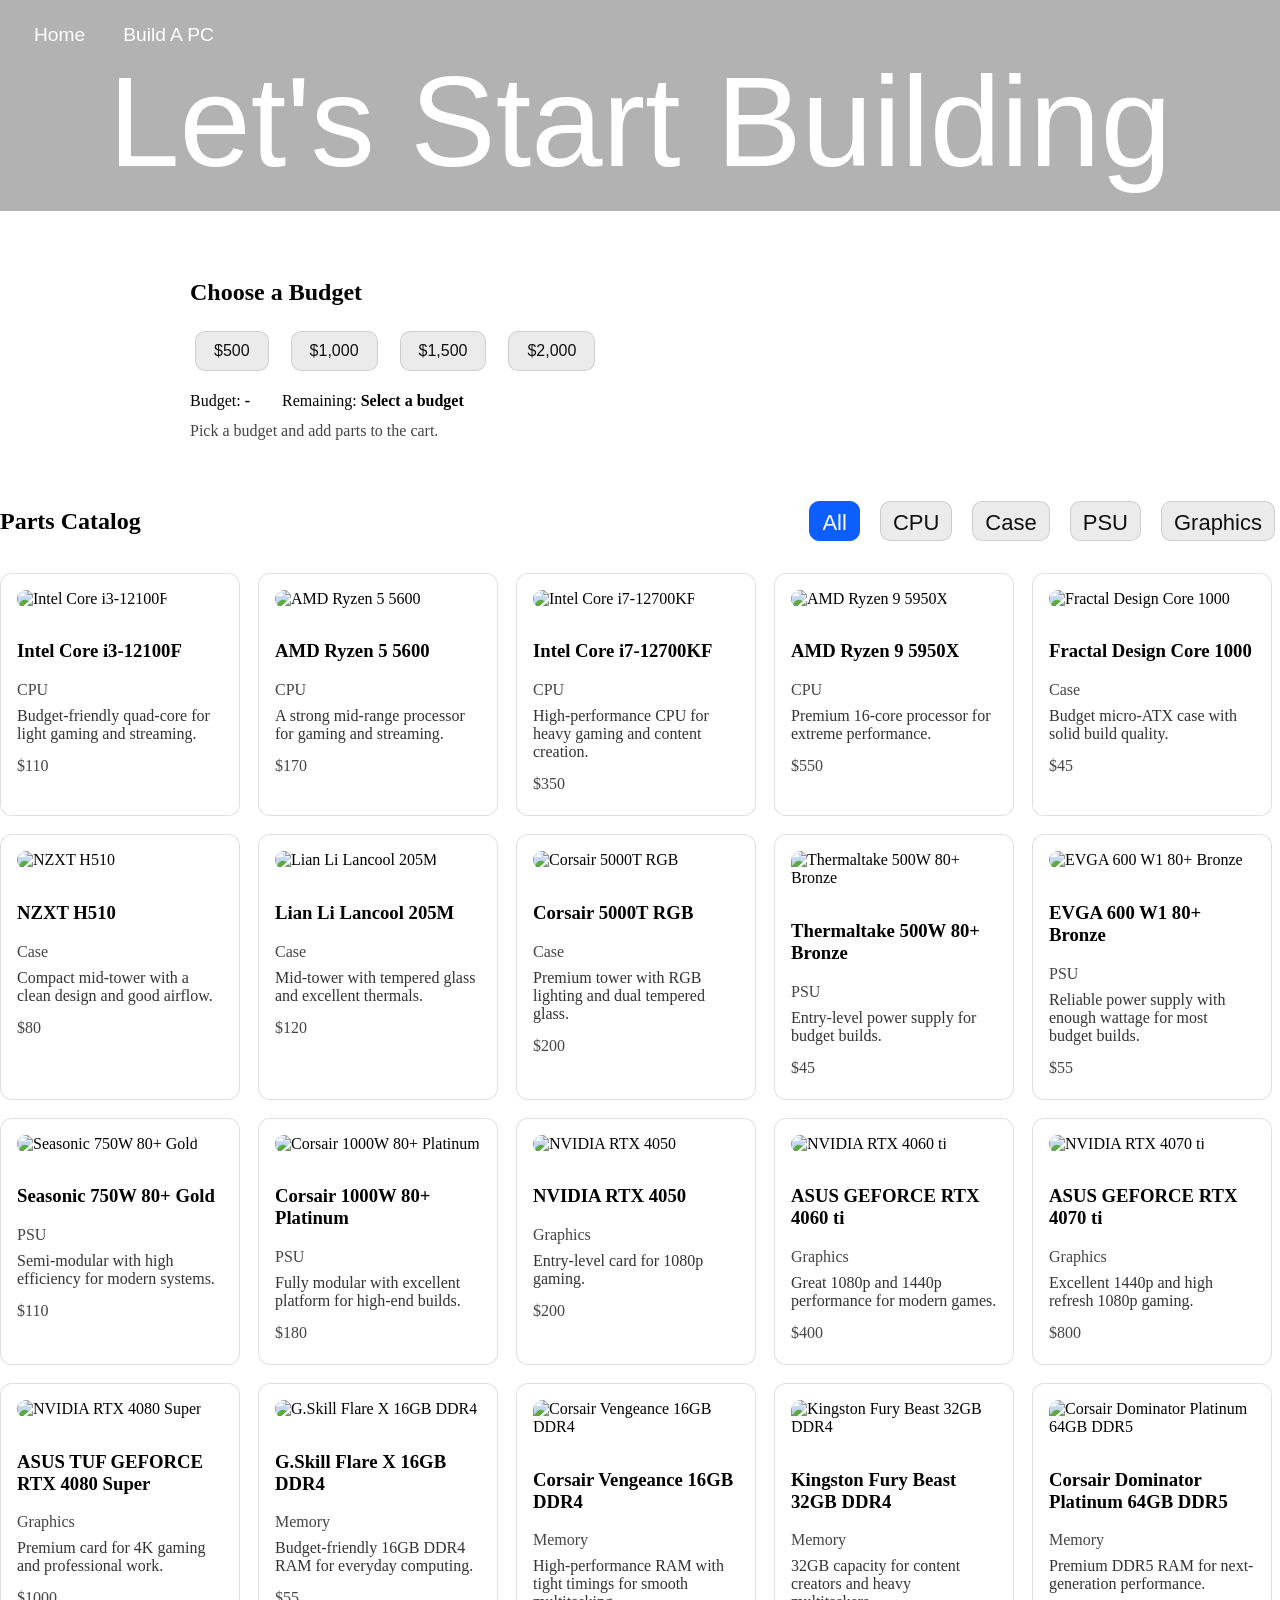
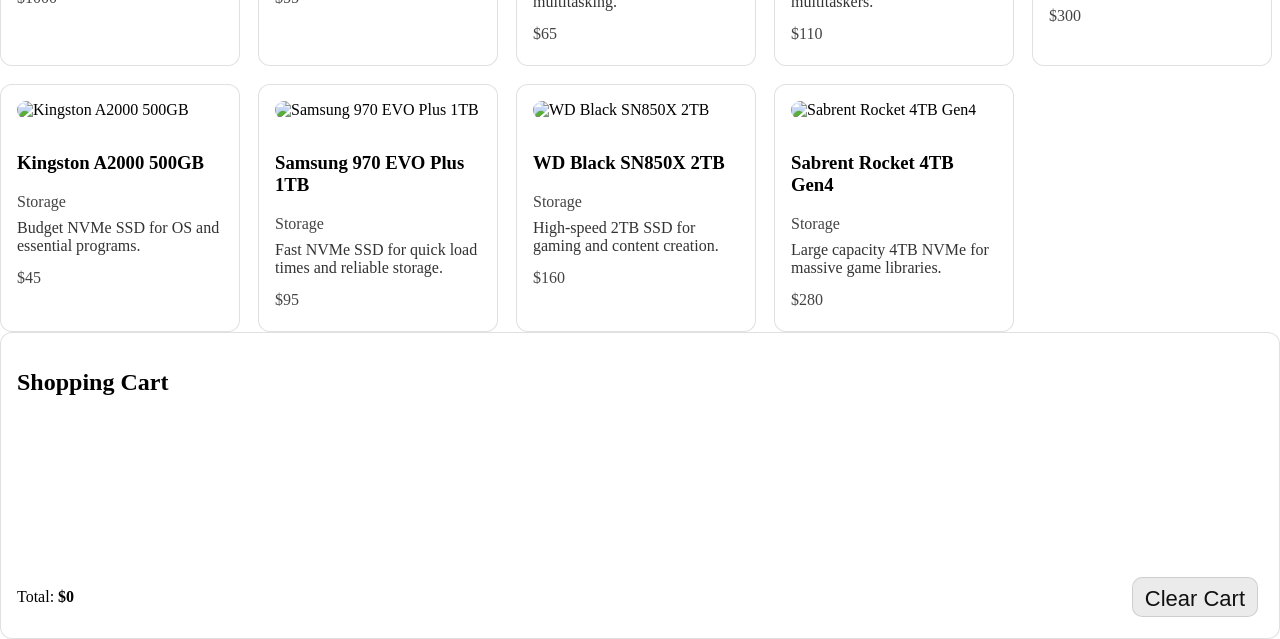
==== buildapc/index.html @ 81c84f53 "Adding sections into the website" ====
<!doctype html>
<html>
  <head>
    <title>Build a PC | Catalog</title>
    <meta name="description" content="Build a Computer Budget" />
    <link rel="stylesheet" href="../style.css" />
    <script type="text/javascript" src="buildapc.js" defer></script>
  </head>

  <body>
    <header class="main-header">
      <h1 class="title">Let's Start Building</h1>
      <nav class="top-nav">
        <a href="../index.html">Home</a>
        <a href="index.html">Build A PC</a>
      </nav>
    </header>

    <section class="budget-section">
      <h2>Choose a Budget</h2>
      <div class="budget-buttons">
        <button type="button" data-budget="500">$500</button>
        <button type="button" data-budget="1000">$1,000</button>
        <button type="button" data-budget="1500">$1,500</button>
        <button type="button" data-budget="2000">$2,000</button>
      </div>
      <div class="budget-summary">
        <span>Budget: <strong id="budget-amount">-</strong></span>
        <span>Remaining: <strong id="budget-remaining">Select a budget</strong></span>
      </div>
      <p id="budget-warning" class="budget-warning">Pick a budget and add parts to the cart.</p>
    </section>

    <section class="catalog-layout">
      <section class="catalog-section">
        <div class="catalog-header">
          <h2>Parts Catalog</h2>
          <div class="filter-controls">
            <button type="button" data-filter="all" class="active">All</button>
            <button type="button" data-filter="CPU">CPU</button>
            <button type="button" data-filter="Case">Case</button>
            <button type="button" data-filter="PSU">PSU</button>
            <button type="button" data-filter="Graphics">Graphics</button>
          </div>
        </div>
        <div id="product-list" class="product-list">

<!-- CPUs -->
          <article class="product-card" data-category="CPU">
            <img class="product-image" src="https://via.placeholder.com/320x180?text=CPU" alt="Intel Core i3-12100F" />
            <h3>Intel Core i3-12100F</h3>
            <p class="product-category">CPU</p>
            <p class="product-description">Budget-friendly quad-core for light gaming and streaming.</p>
            <p class="product-price">$110</p>
          </article>
          <article class="product-card" data-category="CPU">
            <img class="product-image" src="https://via.placeholder.com/320x180?text=CPU" alt="AMD Ryzen 5 5600" />
            <h3>AMD Ryzen 5 5600</h3>
            <p class="product-category">CPU</p>
            <p class="product-description">A strong mid-range processor for gaming and streaming.</p>
            <p class="product-price">$170</p>
          </article>
          <article class="product-card" data-category="CPU">
            <img class="product-image" src="https://via.placeholder.com/320x180?text=CPU" alt="Intel Core i7-12700KF" />
            <h3>Intel Core i7-12700KF</h3>
            <p class="product-category">CPU</p>
            <p class="product-description">High-performance CPU for heavy gaming and content creation.</p>
            <p class="product-price">$350</p>
          </article>
          <article class="product-card" data-category="CPU">
            <img class="product-image" src="https://via.placeholder.com/320x180?text=CPU" alt="AMD Ryzen 9 5950X" />
            <h3>AMD Ryzen 9 5950X</h3>
            <p class="product-category">CPU</p>
            <p class="product-description">Premium 16-core processor for extreme performance.</p>
            <p class="product-price">$550</p>
          </article>

          <!-- Cases -->
          <article class="product-card" data-category="Case">
            <img class="product-image" src="https://via.placeholder.com/320x180?text=Case" alt="Fractal Design Core 1000" />
            <h3>Fractal Design Core 1000</h3>
            <p class="product-category">Case</p>
            <p class="product-description">Budget micro-ATX case with solid build quality.</p>
            <p class="product-price">$45</p>
          </article>
          <article class="product-card" data-category="Case">
            <img class="product-image" src="https://via.placeholder.com/320x180?text=Case" alt="NZXT H510" />
            <h3>NZXT H510</h3>
            <p class="product-category">Case</p>
            <p class="product-description">Compact mid-tower with a clean design and good airflow.</p>
            <p class="product-price">$80</p>
          </article>
          <article class="product-card" data-category="Case">
            <img class="product-image" src="https://via.placeholder.com/320x180?text=Case" alt="Lian Li Lancool 205M" />
            <h3>Lian Li Lancool 205M</h3>
            <p class="product-category">Case</p>
            <p class="product-description">Mid-tower with tempered glass and excellent thermals.</p>
            <p class="product-price">$120</p>
          </article>
          <article class="product-card" data-category="Case">
            <img class="product-image" src="https://via.placeholder.com/320x180?text=Case" alt="Corsair 5000T RGB" />
            <h3>Corsair 5000T RGB</h3>
            <p class="product-category">Case</p>
            <p class="product-description">Premium tower with RGB lighting and dual tempered glass.</p>
            <p class="product-price">$200</p>
          </article>

          <!-- Power Supplies -->
          <article class="product-card" data-category="PSU">
            <img class="product-image" src="https://via.placeholder.com/320x180?text=PSU" alt="Thermaltake 500W 80+ Bronze" />
            <h3>Thermaltake 500W 80+ Bronze</h3>
            <p class="product-category">PSU</p>
            <p class="product-description">Entry-level power supply for budget builds.</p>
            <p class="product-price">$45</p>
          </article>
          <article class="product-card" data-category="PSU">
            <img class="product-image" src="https://via.placeholder.com/320x180?text=PSU" alt="EVGA 600 W1 80+ Bronze" />
            <h3>EVGA 600 W1 80+ Bronze</h3>
            <p class="product-category">PSU</p>
            <p class="product-description">Reliable power supply with enough wattage for most budget builds.</p>
            <p class="product-price">$55</p>
          </article>
          <article class="product-card" data-category="PSU">
            <img class="product-image" src="https://via.placeholder.com/320x180?text=PSU" alt="Seasonic 750W 80+ Gold" />
            <h3>Seasonic 750W 80+ Gold</h3>
            <p class="product-category">PSU</p>
            <p class="product-description">Semi-modular with high efficiency for modern systems.</p>
            <p class="product-price">$110</p>
          </article>
          <article class="product-card" data-category="PSU">
            <img class="product-image" src="https://via.placeholder.com/320x180?text=PSU" alt="Corsair 1000W 80+ Platinum" />
            <h3>Corsair 1000W 80+ Platinum</h3>
            <p class="product-category">PSU</p>
            <p class="product-description">Fully modular with excellent platform for high-end builds.</p>
            <p class="product-price">$180</p>
          </article>

          <!-- Graphics -->
          <article class="product-card" data-category="Graphics">
            <img class="product-image" src="https://via.placeholder.com/320x180?text=Graphics" alt="NVIDIA RTX 4050" />
            <h3>NVIDIA RTX 4050</h3>
            <p class="product-category">Graphics</p>
            <p class="product-description">Entry-level card for 1080p gaming.</p>
            <p class="product-price">$200</p>
          </article>
          <article class="product-card" data-category="Graphics">
            <img class="product-image" src="https://pisces.bbystatic.com/image2/BestBuy_US/images/products/a563c454-b88b-4086-bf18-4bb06064a185.png;maxHeight=960;maxWidth=450?format=webp" alt="NVIDIA RTX 4060 ti" />
            <h3>ASUS GEFORCE RTX 4060 ti</h3>
            <p class="product-category">Graphics</p>
            <p class="product-description">Great 1080p and 1440p performance for modern games.</p>
            <p class="product-price">$400</p>
          </article>
          <article class="product-card" data-category="Graphics">
            <img class="product-image" src="https://www.starpromotionlb.com/wp-content/uploads/2023/10/MSI-GeForce-RTX-4070-Ti-GAMING-X-SLIM-12G.jpg" alt="NVIDIA RTX 4070 ti" />
            <h3>ASUS GEFORCE RTX 4070 ti</h3>
            <p class="product-category">Graphics</p>
            <p class="product-description">Excellent 1440p and high refresh 1080p gaming.</p>
            <p class="product-price">$800</p>
          </article>
          <article class="product-card" data-category="Graphics">
            <img class="product-image" src="https://m.media-amazon.com/images/I/81rCZZvkIVL.jpg" alt="NVIDIA RTX 4080 Super" />
            <h3>ASUS TUF GEFORCE RTX 4080 Super</h3>
            <p class="product-category">Graphics</p>
            <p class="product-description">Premium card for 4K gaming and professional work.</p>
            <p class="product-price">$1000</p>
          </article>

          <!-- Memory -->
          <article class="product-card" data-category="Memory">
            <img class="product-image" src="https://via.placeholder.com/320x180?text=Memory" alt="G.Skill Flare X 16GB DDR4" />
            <h3>G.Skill Flare X 16GB DDR4</h3>
            <p class="product-category">Memory</p>
            <p class="product-description">Budget-friendly 16GB DDR4 RAM for everyday computing.</p>
            <p class="product-price">$55</p>
          </article>
          <article class="product-card" data-category="Memory">
            <img class="product-image" src="https://via.placeholder.com/320x180?text=Memory" alt="Corsair Vengeance 16GB DDR4" />
            <h3>Corsair Vengeance 16GB DDR4</h3>
            <p class="product-category">Memory</p>
            <p class="product-description">High-performance RAM with tight timings for smooth multitasking.</p>
            <p class="product-price">$65</p>
          </article>
          <article class="product-card" data-category="Memory">
            <img class="product-image" src="https://via.placeholder.com/320x180?text=Memory" alt="Kingston Fury Beast 32GB DDR4" />
            <h3>Kingston Fury Beast 32GB DDR4</h3>
            <p class="product-category">Memory</p>
            <p class="product-description">32GB capacity for content creators and heavy multitaskers.</p>
            <p class="product-price">$110</p>
          </article>
          <article class="product-card" data-category="Memory">
            <img class="product-image" src="https://via.placeholder.com/320x180?text=Memory" alt="Corsair Dominator Platinum 64GB DDR5" />
            <h3>Corsair Dominator Platinum 64GB DDR5</h3>
            <p class="product-category">Memory</p>
            <p class="product-description">Premium DDR5 RAM for next-generation performance.</p>
            <p class="product-price">$300</p>
          </article>

          <!-- Storage -->
          <article class="product-card" data-category="Storage">
            <img class="product-image" src="https://via.placeholder.com/320x180?text=Storage" alt="Kingston A2000 500GB" />
            <h3>Kingston A2000 500GB</h3>
            <p class="product-category">Storage</p>
            <p class="product-description">Budget NVMe SSD for OS and essential programs.</p>
            <p class="product-price">$45</p>
          </article>
          <article class="product-card" data-category="Storage">
            <img class="product-image" src="https://via.placeholder.com/320x180?text=Storage" alt="Samsung 970 EVO Plus 1TB" />
            <h3>Samsung 970 EVO Plus 1TB</h3>
            <p class="product-category">Storage</p>
            <p class="product-description">Fast NVMe SSD for quick load times and reliable storage.</p>
            <p class="product-price">$95</p>
          </article>
          <article class="product-card" data-category="Storage">
            <img class="product-image" src="https://via.placeholder.com/320x180?text=Storage" alt="WD Black SN850X 2TB" />
            <h3>WD Black SN850X 2TB</h3>
            <p class="product-category">Storage</p>
            <p class="product-description">High-speed 2TB SSD for gaming and content creation.</p>
            <p class="product-price">$160</p>
          </article>
          <article class="product-card" data-category="Storage">
            <img class="product-image" src="https://via.placeholder.com/320x180?text=Storage" alt="Sabrent Rocket 4TB Gen4" />
            <h3>Sabrent Rocket 4TB Gen4</h3>
            <p class="product-category">Storage</p>
            <p class="product-description">Large capacity 4TB NVMe for massive game libraries.</p>
            <p class="product-price">$280</p>
          </article>
        </div>
      </section>

      <aside class="cart-section">
        <h2>Shopping Cart</h2>
        <div id="cart-items" class="cart-items"></div>
        <div class="cart-footer">
          <div class="cart-total">Total: <strong id="cart-total">$0</strong></div>
          <button id="clear-cart" type="button">Clear Cart</button>
        </div>
      </aside>
    </section>
  </body>
</html>
---- style.css ----
html,
body {
  margin: 0;
  padding: 0;
}

.main-header {
  background-color: rgba(0, 0, 0, 0.3);
  padding: 48px 24px 16px;
  display: flex;
  align-items: center;
  justify-content: center;
  position: relative;
}

.top-nav {
  position: absolute;
  top: 18px;
  left: 24px;
  display: flex;
  gap: 18px;
}

.top-nav a {
  color: white;
  text-decoration: none;
  font-size: 1.2rem;
  font-family: "Verdana", sans-serif;
  padding: 6px 10px;
  border-radius: 8px;
  transition: background-color 0.2s ease;
}

.top-nav a:hover {
  background-color: rgba(255, 255, 255, 0.15);
}

.title {
  text-align: center;
  margin: 0;
  font-size: 8em;
  font-family: "Helvetica";
  font-weight: normal;
  color: white;
}

.intro-section {
  max-width: 900px;
  margin: 0 auto;
  padding: 24px 16px;
  font-size: 1.05rem;
  line-height: 1.8;
  color: #000000;
  font-family: "Verdana", sans-serif;
  text-align: left;
}

.intro-section p {
  margin-bottom: 1rem;
}

#card-container {
  display: flex;
  justify-content: center;
  margin: 20px;
}

.card {
  width: 300px;
  border: 1px solid #ccc;
  border-radius: 5px;
  box-shadow: 0 2px 4px rgba(0, 0, 0, 0.1);
  margin: 5px;
}

.card-content {
  padding: 20px;
  font-family: "Verdana";
  color: #777;
}

.card-content h2 {
  margin-top: 0;
  font-size: 20px;
}

.card img {
  width: 100%;
  height: auto;
}

.intro-gallery {
  display: flex;
  flex-wrap: wrap;
  justify-content: center;
  gap: 24px;
  margin-top: 16px;
}

.intro-gallery img {
  width: auto;
  max-width: 100%;
  height: 240px;
  border-radius: 8px;
  display: block;
}

.budget-section {
  max-width: 900px;
  margin: 24px auto;
  padding: 24px 16px;
  background-color: rgba(255, 255, 255, 0.07);
  border-radius: 12px;
  color: #000;
}

.budget-buttons {
  display: flex;
  flex-wrap: wrap;
  gap: 12px;
  margin-bottom: 16px;
}

.budget-buttons button {
  background-color: rgba(0, 0, 0, 0.08);
  border: 1px solid rgba(0, 0, 0, 0.12);
  color: #111;
  font-size: 1rem;
  padding: 10px 18px;
  border-radius: 10px;
  cursor: pointer;
  transition: background-color 0.2s ease, transform 0.2s ease;
}

.budget-buttons button:hover {
  background-color: rgba(0, 0, 0, 0.12);
}

.budget-buttons button.active {
  background-color: #0c5eff;
  color: #fff;
  border-color: #0c5eff;
  transform: translateY(-1px);
}

.budget-summary {
  display: flex;
  gap: 32px;
  flex-wrap: wrap;
  margin-bottom: 12px;
}

.filter-controls {
  display: flex;
  flex-wrap: wrap;
  gap: 10px;
}

.catalog-header {
  display: flex;
  align-items: center;
  justify-content: space-between;
  gap: 16px;
  margin-bottom: 18px;
}

.filter-controls button {
  background-color: rgba(0, 0, 0, 0.08);
  border: 1px solid rgba(0, 0, 0, 0.12);
  color: #111;
  padding: 8px 12px;
  border-radius: 10px;
  cursor: pointer;
  transition: background-color 0.2s ease;
}

.filter-controls button.active {
  background-color: #0c5eff;
  color: white;
  border-color: #0c5eff;
}

.filter-controls button:hover {
  background-color: rgba(0, 0, 0, 0.12);
}

.budget-summary strong {
  font-weight: 700;
}

.budget-warning {
  margin: 0;
  color: #444;
}

.budget-warning.over-budget {
  color: #b00020;
}

.budget-warning.within-budget {
  color: #116530;
}

.product-list {
  display: grid;
  grid-template-columns: repeat(auto-fill, minmax(240px, 240px));
  gap: 18px;
  justify-content: start;
}

.product-card {
  background: rgba(255, 255, 255, 0.08);
  border: 1px solid rgba(0, 0, 0, 0.12);
  border-radius: 12px;
  padding: 16px;
}

.product-image {
  width: 100%;
  height: auto;
  border-radius: 10px;
  margin-bottom: 14px;
  object-fit: cover;
}

.product-category,
.product-price {
  margin: 6px 0;
  color: #444;
}

.product-description {
  margin: 8px 0 14px;
  color: #333;
}

.cart-section {
  background: rgba(255, 255, 255, 0.08);
  border: 1px solid rgba(0, 0, 0, 0.12);
  border-radius: 12px;
  padding: 16px;
}

.cart-items {
  min-height: 140px;
}

.cart-item {
  display: flex;
  justify-content: space-between;
  align-items: center;
  gap: 12px;
  padding: 10px 0;
  border-bottom: 1px solid rgba(0, 0, 0, 0.08);
}

.cart-item:last-child {
  border-bottom: none;
}

.cart-footer {
  margin-top: 16px;
  display: flex;
  justify-content: space-between;
  align-items: center;
  gap: 12px;
}

.remove-button,
#clear-cart {
  background-color: rgba(0, 0, 0, 0.08);
  border: 1px solid rgba(0, 0, 0, 0.12);
  color: #111;
  padding: 8px 12px;
  border-radius: 10px;
  cursor: pointer;
}

.remove-button:hover,
#clear-cart:hover {
  background-color: rgba(0, 0, 0, 0.12);
}

.footer {
  display: flex;
  justify-content: center;
  background-color: rgba(0, 0, 0, 0.3);
  padding: 10px;
}

button {
  text-align: center;
  background-color: #666;
  border: none;
  padding-left: 10px;
  padding-right: 10px;
  height: 40px;
  border-radius: 10px;
  color: white;
  font-size: 22px;
  cursor: pointer;
  margin: 5px;
}
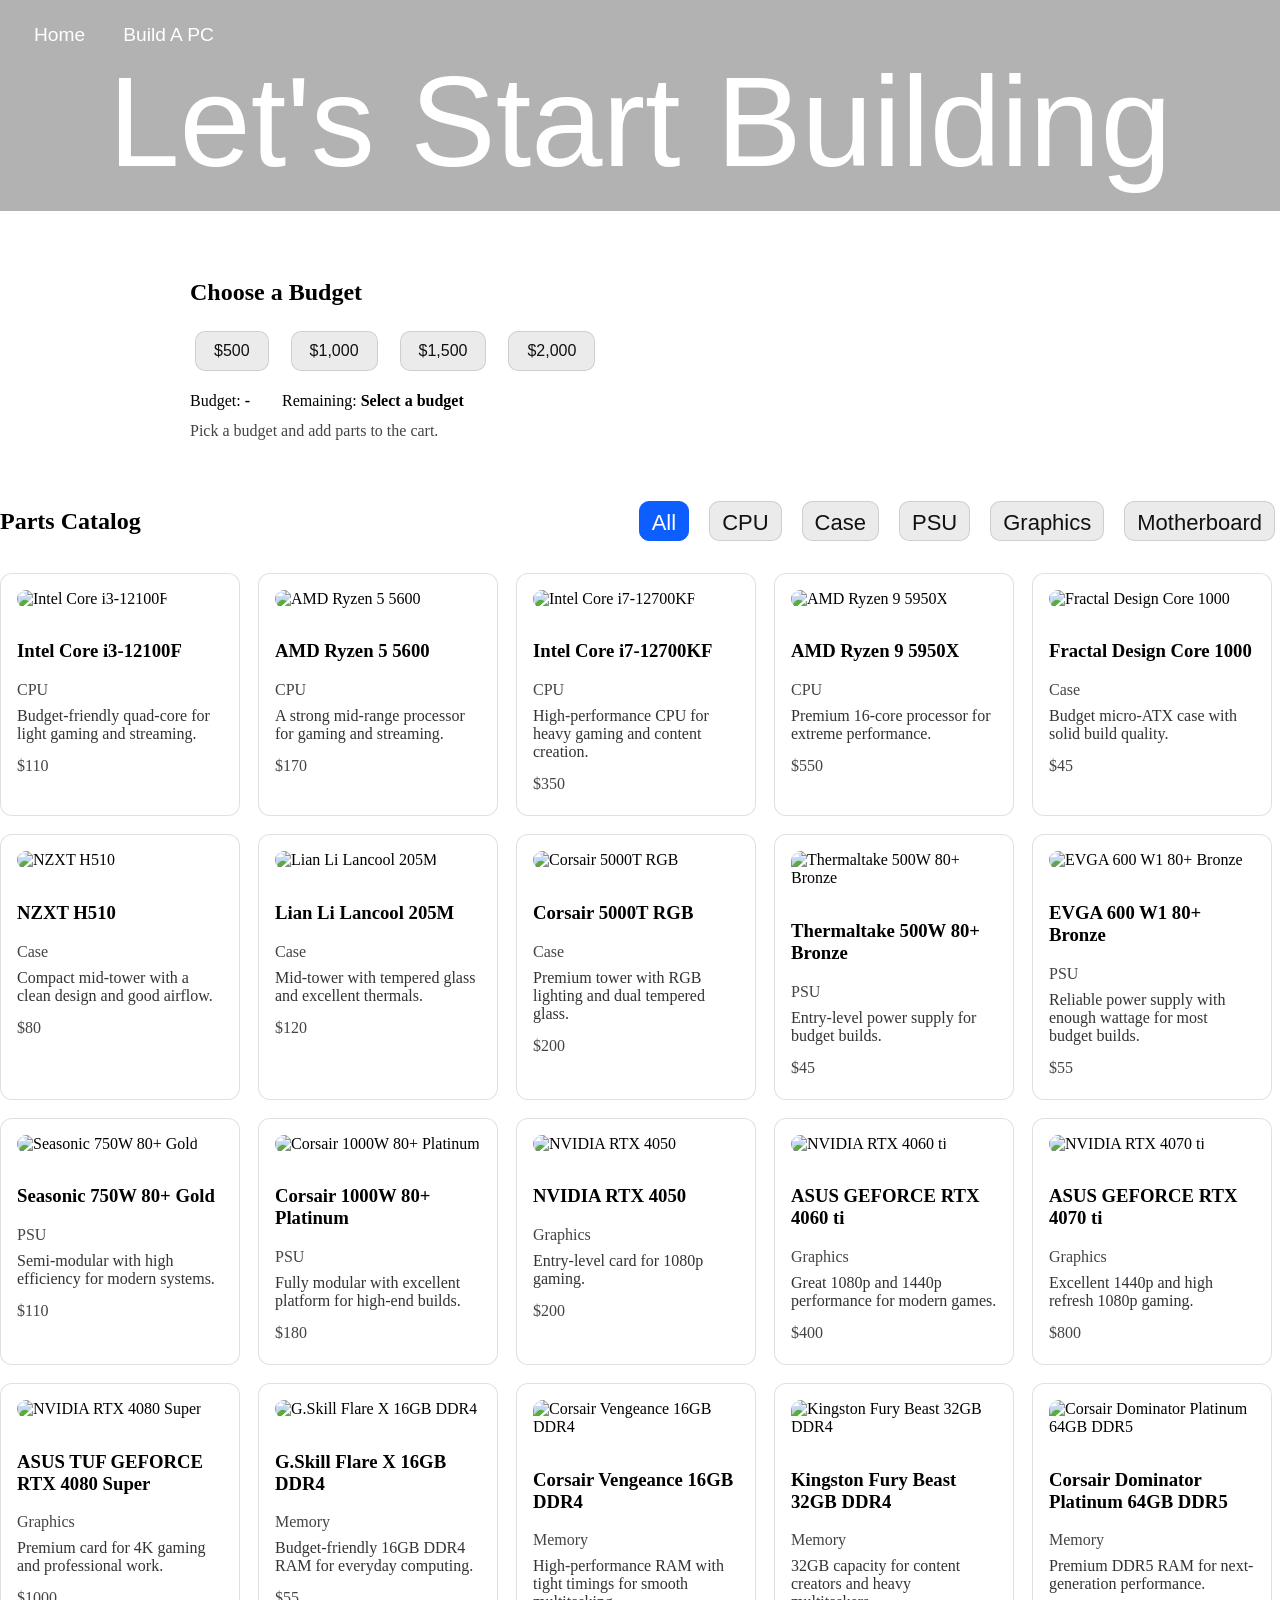
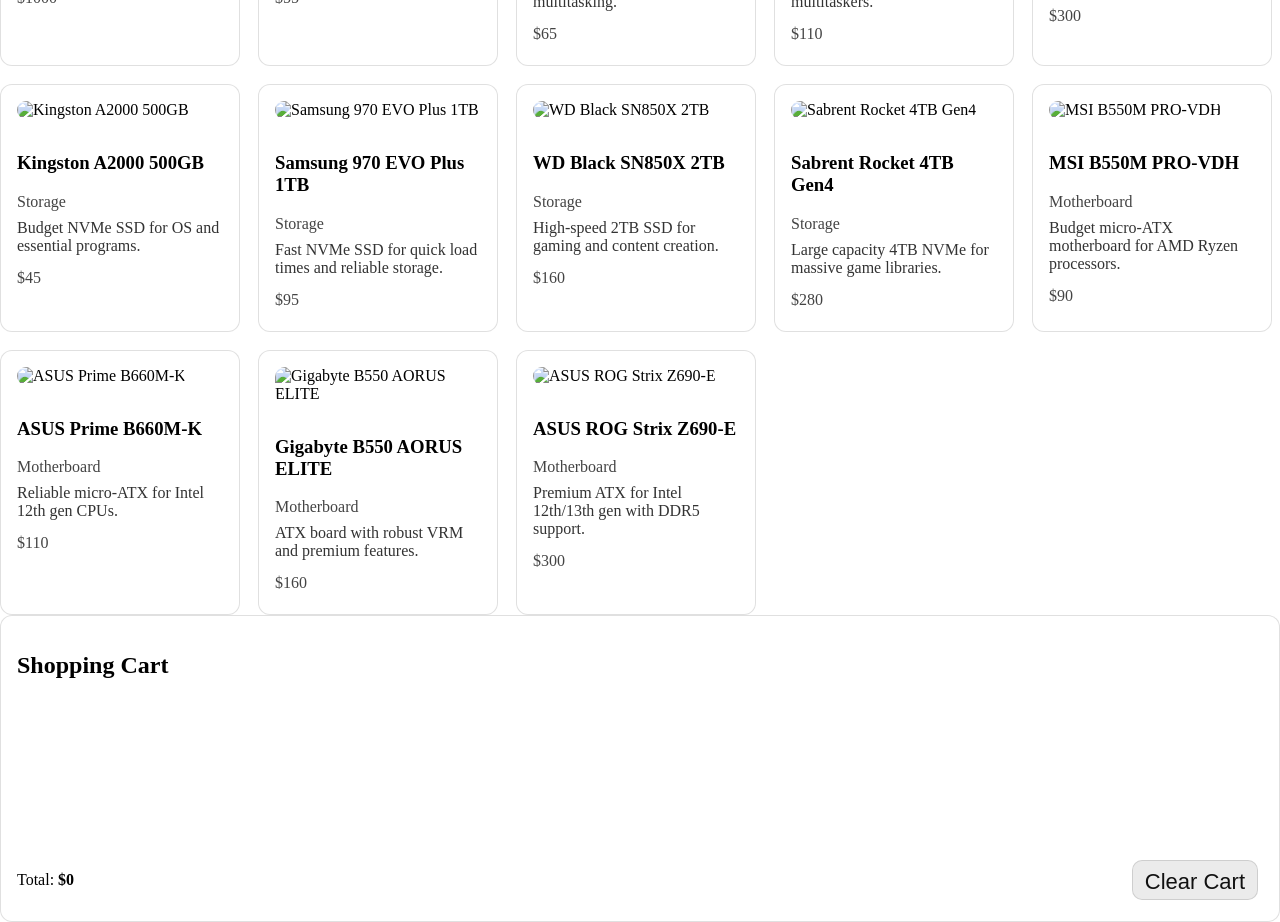
==== commit 8d435d28: "Added a motherboard section" ====
--- a/buildapc/index.html
+++ b/buildapc/index.html
@@ -41,94 +41,95 @@
             <button type="button" data-filter="Case">Case</button>
             <button type="button" data-filter="PSU">PSU</button>
             <button type="button" data-filter="Graphics">Graphics</button>
+            <button type="button" data-filter="Motherboard">Motherboard</button>
           </div>
         </div>
         <div id="product-list" class="product-list">
 
 <!-- CPUs -->
           <article class="product-card" data-category="CPU">
-            <img class="product-image" src="https://via.placeholder.com/320x180?text=CPU" alt="Intel Core i3-12100F" />
+            <img class="product-image" src="https://tpucdn.com/cpu-specs/images/chips/2543-front.jpg" alt="Intel Core i3-12100F" />
             <h3>Intel Core i3-12100F</h3>
             <p class="product-category">CPU</p>
             <p class="product-description">Budget-friendly quad-core for light gaming and streaming.</p>
             <p class="product-price">$110</p>
           </article>
           <article class="product-card" data-category="CPU">
-            <img class="product-image" src="https://via.placeholder.com/320x180?text=CPU" alt="AMD Ryzen 5 5600" />
+            <img class="product-image" src="https://m.media-amazon.com/images/I/51So7GoGvxL._AC_UF894,1000_QL80_.jpg" alt="AMD Ryzen 5 5600" />
             <h3>AMD Ryzen 5 5600</h3>
             <p class="product-category">CPU</p>
             <p class="product-description">A strong mid-range processor for gaming and streaming.</p>
             <p class="product-price">$170</p>
           </article>
           <article class="product-card" data-category="CPU">
-            <img class="product-image" src="https://via.placeholder.com/320x180?text=CPU" alt="Intel Core i7-12700KF" />
+            <img class="product-image" src="https://m.media-amazon.com/images/I/51AqEkc2BuL.jpg" alt="Intel Core i7-12700KF" />
             <h3>Intel Core i7-12700KF</h3>
             <p class="product-category">CPU</p>
             <p class="product-description">High-performance CPU for heavy gaming and content creation.</p>
             <p class="product-price">$350</p>
           </article>
           <article class="product-card" data-category="CPU">
-            <img class="product-image" src="https://via.placeholder.com/320x180?text=CPU" alt="AMD Ryzen 9 5950X" />
+            <img class="product-image" src="https://m.media-amazon.com/images/I/61ISSSA+x+L.jpg" alt="AMD Ryzen 9 5950X" />
             <h3>AMD Ryzen 9 5950X</h3>
             <p class="product-category">CPU</p>
             <p class="product-description">Premium 16-core processor for extreme performance.</p>
             <p class="product-price">$550</p>
           </article>
 
-          <!-- Cases -->
-          <article class="product-card" data-category="Case">
-            <img class="product-image" src="https://via.placeholder.com/320x180?text=Case" alt="Fractal Design Core 1000" />
+<!-- Cases -->
+          <article class="product-card" data-category="Case">
+            <img class="product-image" src="https://m.media-amazon.com/images/I/811vTzu1JJL._AC_UF350,350_QL80_.jpg" alt="Fractal Design Core 1000" />
             <h3>Fractal Design Core 1000</h3>
             <p class="product-category">Case</p>
             <p class="product-description">Budget micro-ATX case with solid build quality.</p>
             <p class="product-price">$45</p>
           </article>
           <article class="product-card" data-category="Case">
-            <img class="product-image" src="https://via.placeholder.com/320x180?text=Case" alt="NZXT H510" />
+            <img class="product-image" src="https://pisces.bbystatic.com/image2/BestBuy_US/images/products/6366/6366008_sd.jpg;maxHeight=640;maxWidth=250?format=webp" alt="NZXT H510" />
             <h3>NZXT H510</h3>
             <p class="product-category">Case</p>
             <p class="product-description">Compact mid-tower with a clean design and good airflow.</p>
             <p class="product-price">$80</p>
           </article>
           <article class="product-card" data-category="Case">
-            <img class="product-image" src="https://via.placeholder.com/320x180?text=Case" alt="Lian Li Lancool 205M" />
+            <img class="product-image" src="https://m.media-amazon.com/images/I/71LbeCo1K2L.jpg" alt="Lian Li Lancool 205M" />
             <h3>Lian Li Lancool 205M</h3>
             <p class="product-category">Case</p>
             <p class="product-description">Mid-tower with tempered glass and excellent thermals.</p>
             <p class="product-price">$120</p>
           </article>
           <article class="product-card" data-category="Case">
-            <img class="product-image" src="https://via.placeholder.com/320x180?text=Case" alt="Corsair 5000T RGB" />
+            <img class="product-image" src="https://assets.corsair.com/image/upload/c_pad,q_auto,h_1024,w_1024,f_auto/products/Cases/CC-9011231-WW/Gallery/5000T_RGB_WHITE_10.webp" alt="Corsair 5000T RGB" />
             <h3>Corsair 5000T RGB</h3>
             <p class="product-category">Case</p>
             <p class="product-description">Premium tower with RGB lighting and dual tempered glass.</p>
             <p class="product-price">$200</p>
           </article>
 
-          <!-- Power Supplies -->
-          <article class="product-card" data-category="PSU">
-            <img class="product-image" src="https://via.placeholder.com/320x180?text=PSU" alt="Thermaltake 500W 80+ Bronze" />
+<!-- Power Supplies -->
+          <article class="product-card" data-category="PSU">
+            <img class="product-image" src="https://productimages.microcenter.com/662292_532614_03_front_comping.jpg" alt="Thermaltake 500W 80+ Bronze" />
             <h3>Thermaltake 500W 80+ Bronze</h3>
             <p class="product-category">PSU</p>
             <p class="product-description">Entry-level power supply for budget builds.</p>
             <p class="product-price">$45</p>
           </article>
           <article class="product-card" data-category="PSU">
-            <img class="product-image" src="https://via.placeholder.com/320x180?text=PSU" alt="EVGA 600 W1 80+ Bronze" />
+            <img class="product-image" src="https://m.media-amazon.com/images/I/41A6zxGzdjL.jpg" alt="EVGA 600 W1 80+ Bronze" />
             <h3>EVGA 600 W1 80+ Bronze</h3>
             <p class="product-category">PSU</p>
             <p class="product-description">Reliable power supply with enough wattage for most budget builds.</p>
             <p class="product-price">$55</p>
           </article>
           <article class="product-card" data-category="PSU">
-            <img class="product-image" src="https://via.placeholder.com/320x180?text=PSU" alt="Seasonic 750W 80+ Gold" />
+            <img class="product-image" src="https://m.media-amazon.com/images/I/81i7j8lF5sL.jpg" alt="Seasonic 750W 80+ Gold" />
             <h3>Seasonic 750W 80+ Gold</h3>
             <p class="product-category">PSU</p>
             <p class="product-description">Semi-modular with high efficiency for modern systems.</p>
             <p class="product-price">$110</p>
           </article>
           <article class="product-card" data-category="PSU">
-            <img class="product-image" src="https://via.placeholder.com/320x180?text=PSU" alt="Corsair 1000W 80+ Platinum" />
+            <img class="product-image" src="https://m.media-amazon.com/images/I/81YB5aKyJEL.jpg" alt="Corsair 1000W 80+ Platinum" />
             <h3>Corsair 1000W 80+ Platinum</h3>
             <p class="product-category">PSU</p>
             <p class="product-description">Fully modular with excellent platform for high-end builds.</p>
@@ -137,7 +138,7 @@
 
           <!-- Graphics -->
           <article class="product-card" data-category="Graphics">
-            <img class="product-image" src="https://via.placeholder.com/320x180?text=Graphics" alt="NVIDIA RTX 4050" />
+            <img class="product-image" src="https://imageio.forbes.com/specials-images/imageserve/61f13eb5795d7209e9dd1fb1/0x0.jpg?format=jpg&crop=2323,1307,x0,y599,safe&height=900&width=1600&fit=bounds" alt="NVIDIA RTX 4050" />
             <h3>NVIDIA RTX 4050</h3>
             <p class="product-category">Graphics</p>
             <p class="product-description">Entry-level card for 1080p gaming.</p>
@@ -167,28 +168,28 @@
 
           <!-- Memory -->
           <article class="product-card" data-category="Memory">
-            <img class="product-image" src="https://via.placeholder.com/320x180?text=Memory" alt="G.Skill Flare X 16GB DDR4" />
+            <img class="product-image" src="https://c1.neweggimages.com/productimage/nb1280/20-374-419-06.png" alt="G.Skill Flare X 16GB DDR4" />
             <h3>G.Skill Flare X 16GB DDR4</h3>
             <p class="product-category">Memory</p>
             <p class="product-description">Budget-friendly 16GB DDR4 RAM for everyday computing.</p>
             <p class="product-price">$55</p>
           </article>
           <article class="product-card" data-category="Memory">
-            <img class="product-image" src="https://via.placeholder.com/320x180?text=Memory" alt="Corsair Vengeance 16GB DDR4" />
+            <img class="product-image" src="https://m.media-amazon.com/images/I/71jGZ9WpjTL.jpg" alt="Corsair Vengeance 16GB DDR4" />
             <h3>Corsair Vengeance 16GB DDR4</h3>
             <p class="product-category">Memory</p>
             <p class="product-description">High-performance RAM with tight timings for smooth multitasking.</p>
             <p class="product-price">$65</p>
           </article>
           <article class="product-card" data-category="Memory">
-            <img class="product-image" src="https://via.placeholder.com/320x180?text=Memory" alt="Kingston Fury Beast 32GB DDR4" />
+            <img class="product-image" src="https://m.media-amazon.com/images/I/71+clMT-q-L._AC_UF894,1000_QL80_.jpg" alt="Kingston Fury Beast 32GB DDR4" />
             <h3>Kingston Fury Beast 32GB DDR4</h3>
             <p class="product-category">Memory</p>
             <p class="product-description">32GB capacity for content creators and heavy multitaskers.</p>
             <p class="product-price">$110</p>
           </article>
           <article class="product-card" data-category="Memory">
-            <img class="product-image" src="https://via.placeholder.com/320x180?text=Memory" alt="Corsair Dominator Platinum 64GB DDR5" />
+            <img class="product-image" src="https://m.media-amazon.com/images/I/61zEFLjQxOL.jpg" alt="Corsair Dominator Platinum 64GB DDR5" />
             <h3>Corsair Dominator Platinum 64GB DDR5</h3>
             <p class="product-category">Memory</p>
             <p class="product-description">Premium DDR5 RAM for next-generation performance.</p>
@@ -197,32 +198,62 @@
 
           <!-- Storage -->
           <article class="product-card" data-category="Storage">
-            <img class="product-image" src="https://via.placeholder.com/320x180?text=Storage" alt="Kingston A2000 500GB" />
+            <img class="product-image" src="https://www.memory4less.com/images/products/img0922a/SA2000M8-500G-lg.jpg" alt="Kingston A2000 500GB" />
             <h3>Kingston A2000 500GB</h3>
             <p class="product-category">Storage</p>
             <p class="product-description">Budget NVMe SSD for OS and essential programs.</p>
             <p class="product-price">$45</p>
           </article>
           <article class="product-card" data-category="Storage">
-            <img class="product-image" src="https://via.placeholder.com/320x180?text=Storage" alt="Samsung 970 EVO Plus 1TB" />
+            <img class="product-image" src="https://m.media-amazon.com/images/I/81KciGMdzhL._AC_UF894,1000_QL80_.jpg" alt="Samsung 970 EVO Plus 1TB" />
             <h3>Samsung 970 EVO Plus 1TB</h3>
             <p class="product-category">Storage</p>
             <p class="product-description">Fast NVMe SSD for quick load times and reliable storage.</p>
             <p class="product-price">$95</p>
           </article>
           <article class="product-card" data-category="Storage">
-            <img class="product-image" src="https://via.placeholder.com/320x180?text=Storage" alt="WD Black SN850X 2TB" />
+            <img class="product-image" src="https://productimages.microcenter.com/0682895_753087.jpg" alt="WD Black SN850X 2TB" />
             <h3>WD Black SN850X 2TB</h3>
             <p class="product-category">Storage</p>
             <p class="product-description">High-speed 2TB SSD for gaming and content creation.</p>
             <p class="product-price">$160</p>
           </article>
           <article class="product-card" data-category="Storage">
-            <img class="product-image" src="https://via.placeholder.com/320x180?text=Storage" alt="Sabrent Rocket 4TB Gen4" />
+            <img class="product-image" src="https://sabrent.com/cdn/shop/products/ROCKET4-Main_5000x.jpg?v=1688176245" alt="Sabrent Rocket 4TB Gen4" />
             <h3>Sabrent Rocket 4TB Gen4</h3>
             <p class="product-category">Storage</p>
             <p class="product-description">Large capacity 4TB NVMe for massive game libraries.</p>
             <p class="product-price">$280</p>
+          </article>
+
+<!-- Motherboards -->
+          <article class="product-card" data-category="Motherboard">
+            <img class="product-image" src="https://encrypted-tbn2.gstatic.com/shopping?q=tbn:ANd9GcR4Gcs0MBofEjhq6aWPoq1ZDQ7-AzicvyR3F1Sr1Ul7o0rrmwIanELKspwERaOGe80SYQgBh9IYAlX1yLphFWvIkasLvf4E9EmAT5SziDFZeHkRH2o2mrrzDg&usqp=CAc" alt="MSI B550M PRO-VDH" />
+            <h3>MSI B550M PRO-VDH</h3>
+            <p class="product-category">Motherboard</p>
+            <p class="product-description">Budget micro-ATX motherboard for AMD Ryzen processors.</p>
+            <p class="product-price">$90</p>
+          </article>
+          <article class="product-card" data-category="Motherboard">
+            <img class="product-image" src="https://dlcdnwebimgs.asus.com/gain/b85be5a1-0c04-4811-b85c-e16bca45750c/" alt="ASUS Prime B660M-K" />
+            <h3>ASUS Prime B660M-K</h3>
+            <p class="product-category">Motherboard</p>
+            <p class="product-description">Reliable micro-ATX for Intel 12th gen CPUs.</p>
+            <p class="product-price">$110</p>
+          </article>
+          <article class="product-card" data-category="Motherboard">
+            <img class="product-image" src="https://static.gigabyte.com/StaticFile/Image/Global/dfbf9ec6f2d7d7e64fbae8179a0fd95d/Product/25233" alt="Gigabyte B550 AORUS ELITE" />
+            <h3>Gigabyte B550 AORUS ELITE</h3>
+            <p class="product-category">Motherboard</p>
+            <p class="product-description">ATX board with robust VRM and premium features.</p>
+            <p class="product-price">$160</p>
+          </article>
+          <article class="product-card" data-category="Motherboard">
+            <img class="product-image" src="https://dlcdnwebimgs.asus.com/files/media/F06BD967-FC83-4514-8AC4-760944D051CC/v2/img/connectivity/storage-memory-pd.png" alt="ASUS ROG Strix Z690-E" />
+            <h3>ASUS ROG Strix Z690-E</h3>
+            <p class="product-category">Motherboard</p>
+            <p class="product-description">Premium ATX for Intel 12th/13th gen with DDR5 support.</p>
+            <p class="product-price">$300</p>
           </article>
         </div>
       </section>
--- a/style.css
+++ b/style.css
@@ -217,7 +217,7 @@
 
 .product-image {
   width: 100%;
-  height: auto;
+  height: 200px;
   border-radius: 10px;
   margin-bottom: 14px;
   object-fit: cover;
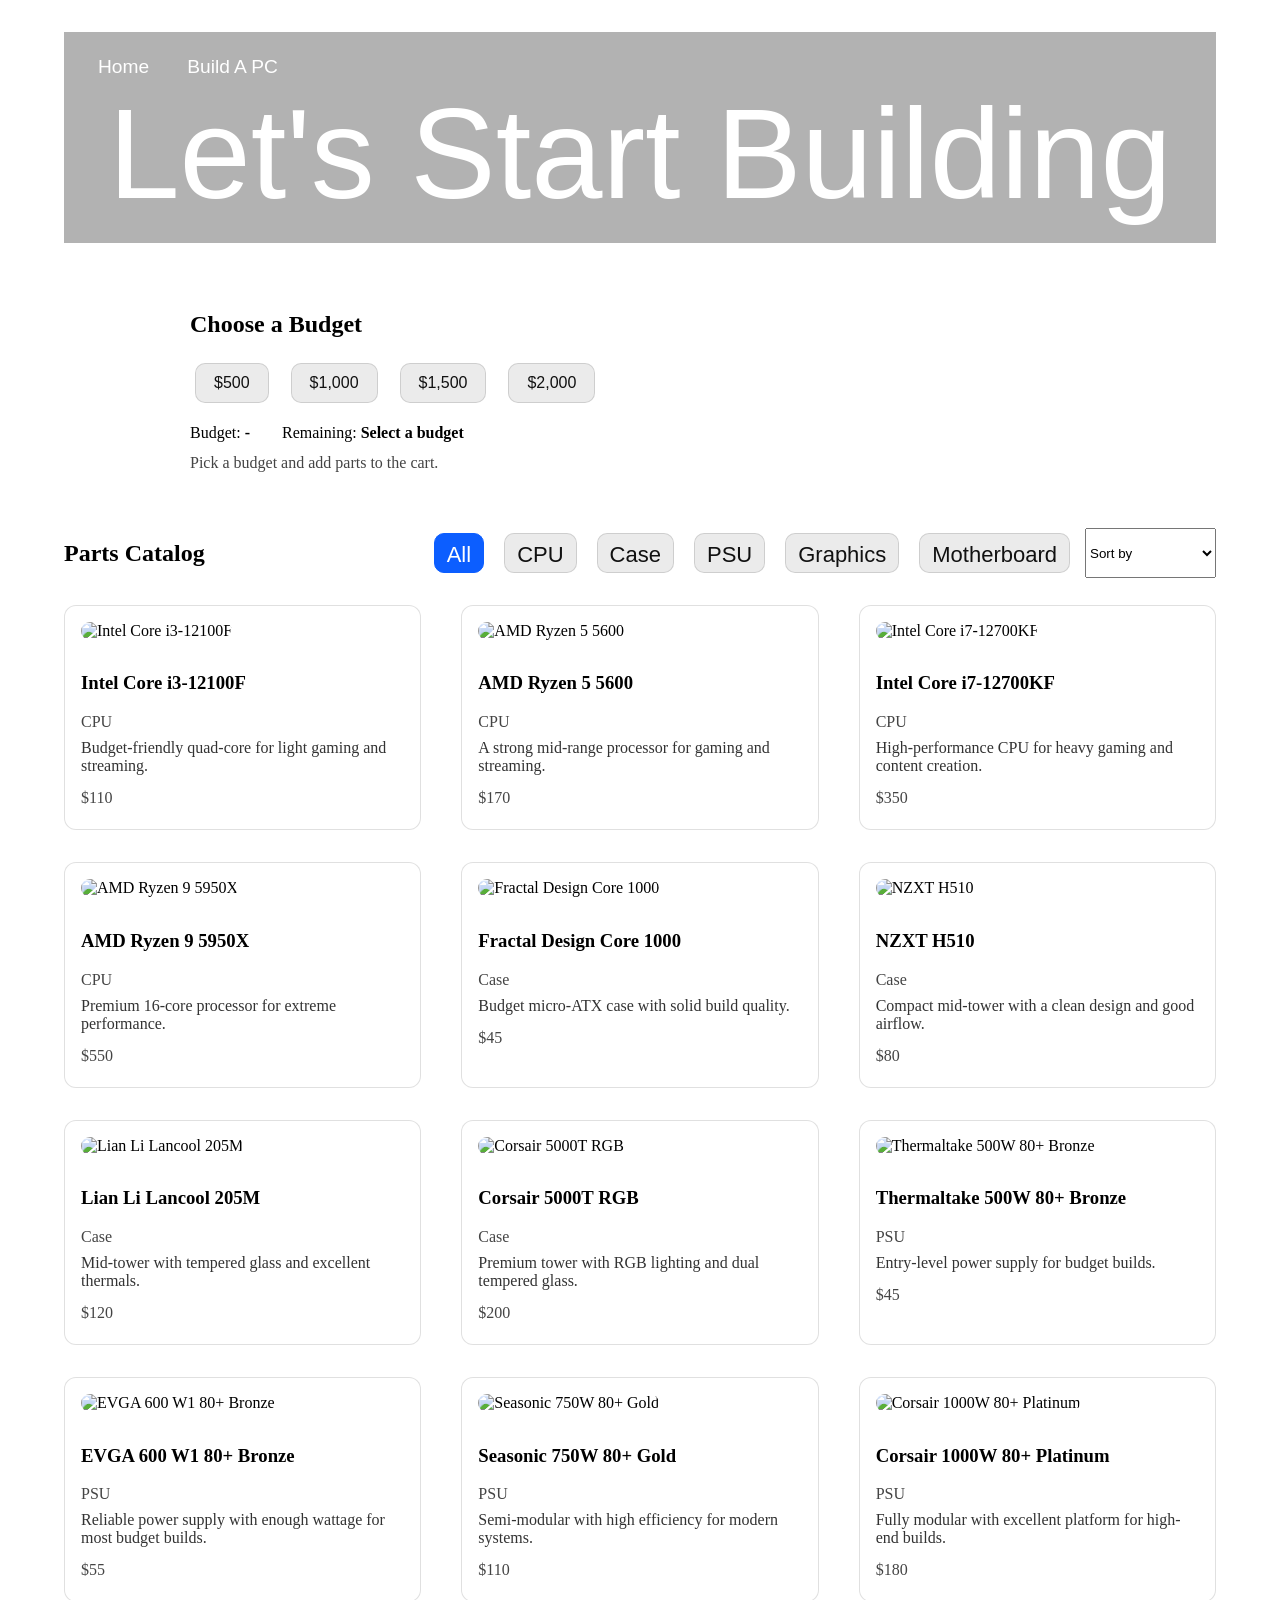
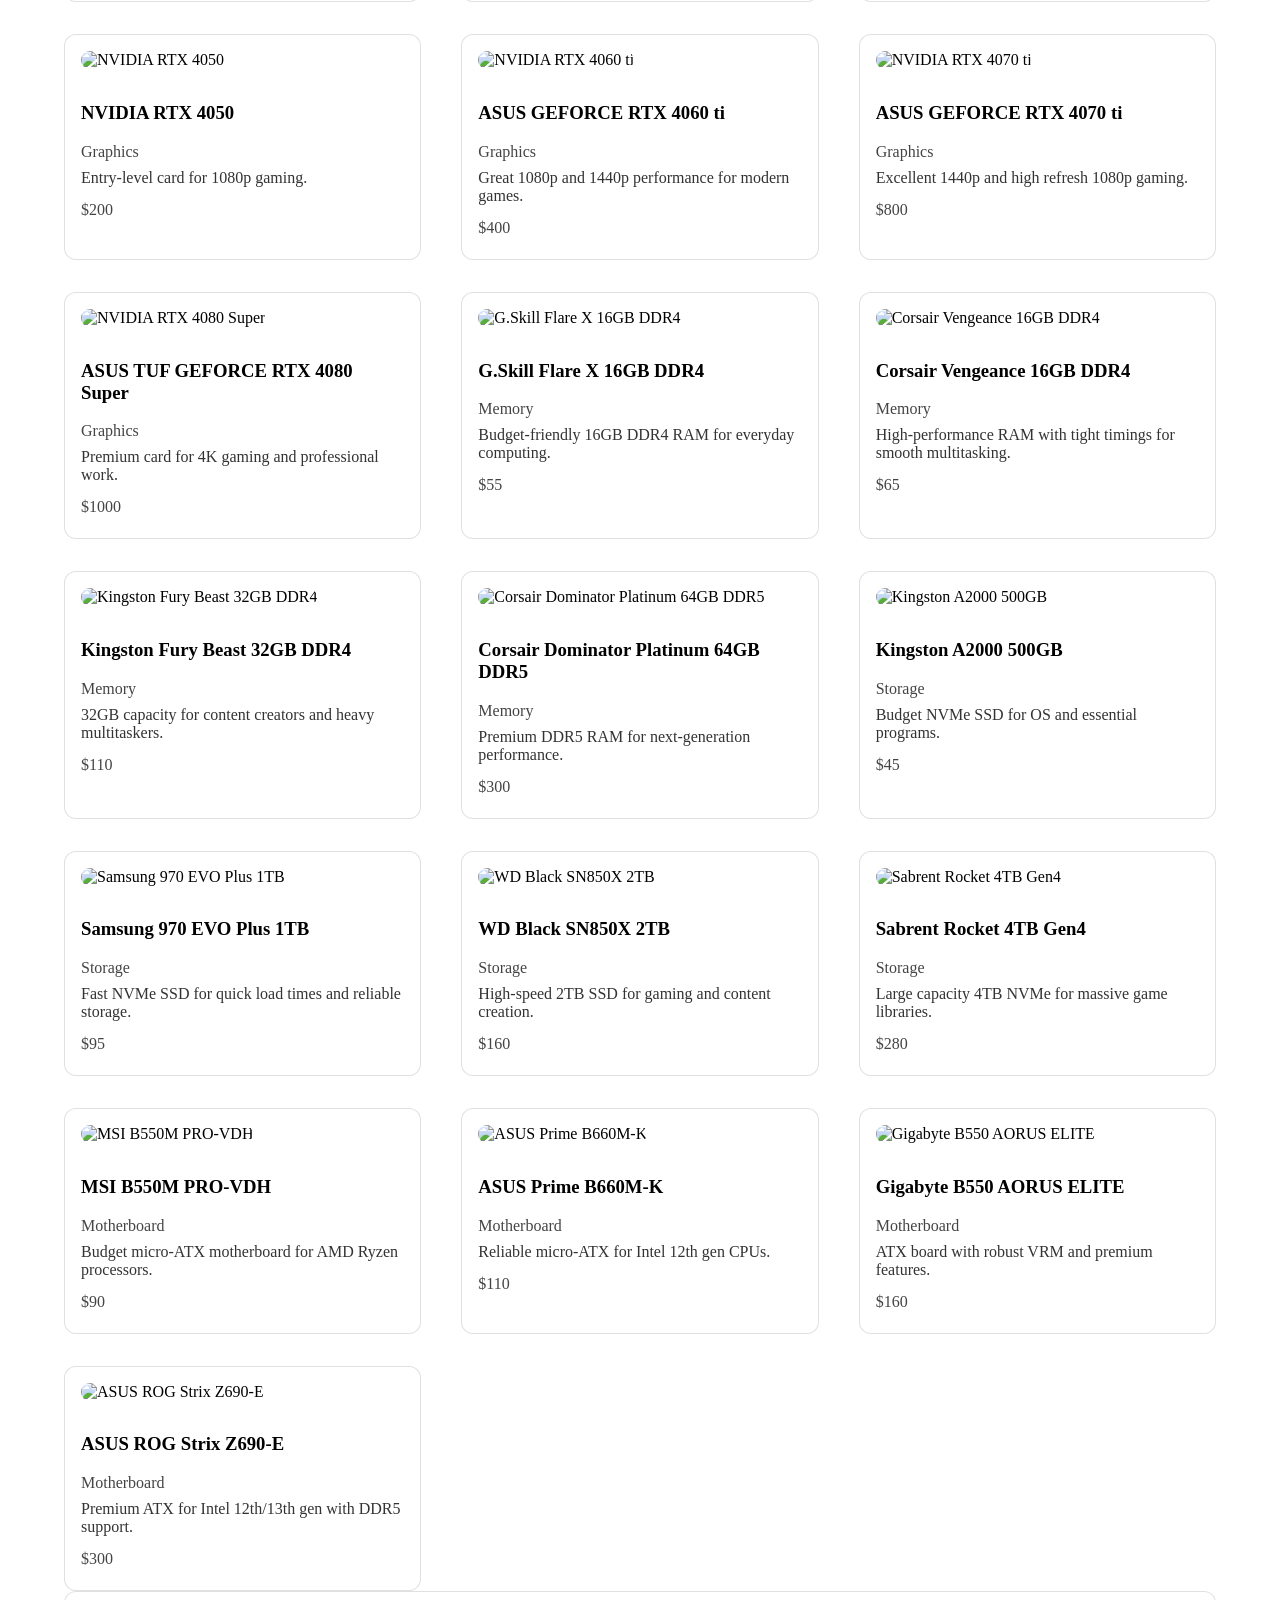
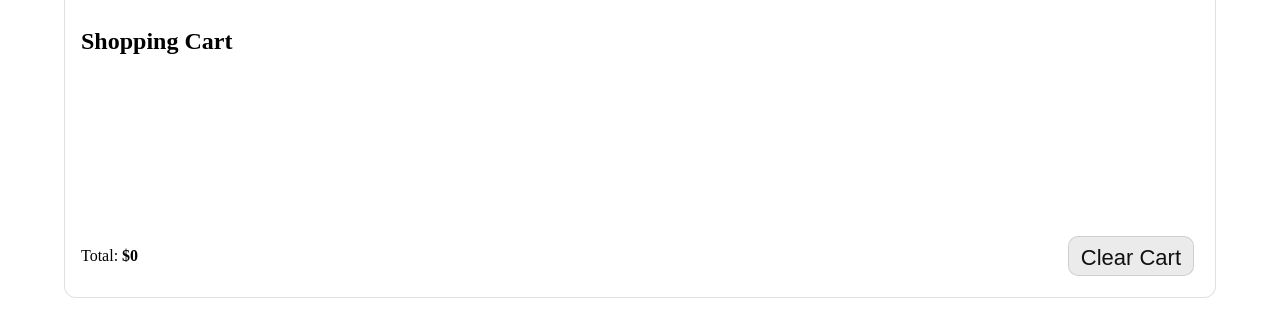
==== commit 24b9c88f: "Added a sort by low to high" ====
--- a/buildapc/index.html
+++ b/buildapc/index.html
@@ -8,6 +8,7 @@
   </head>
 
   <body>
+    <div class="site-container">
     <header class="main-header">
       <h1 class="title">Let's Start Building</h1>
       <nav class="top-nav">
@@ -42,6 +43,13 @@
             <button type="button" data-filter="PSU">PSU</button>
             <button type="button" data-filter="Graphics">Graphics</button>
             <button type="button" data-filter="Motherboard">Motherboard</button>
+            <select id="sort-select" class="sort-select">
+              <option value="default">Sort by</option>
+              <option value="price-asc">Price: Low to High</option>
+              <option value="price-desc">Price: High to Low</option>
+              <option value="name-asc">Name: A to Z</option>
+              <option value="name-desc">Name: Z to A</option>
+            </select>
           </div>
         </div>
         <div id="product-list" class="product-list">
@@ -267,5 +275,6 @@
         </div>
       </aside>
     </section>
+    </div>
   </body>
 </html>
--- a/style.css
+++ b/style.css
@@ -2,6 +2,17 @@
 body {
   margin: 0;
   padding: 0;
+  background: #fff;
+}
+
+.site-container {
+  max-width: 1600px;
+  margin-left: auto;
+  margin-right: auto;
+  padding-left: 64px;
+  padding-right: 64px;
+  padding-top: 32px;
+  padding-bottom: 32px;
 }
 
 .main-header {
@@ -203,8 +214,8 @@
 
 .product-list {
   display: grid;
-  grid-template-columns: repeat(auto-fill, minmax(240px, 240px));
-  gap: 18px;
+  grid-template-columns: repeat(auto-fill, minmax(260px, 1fr));
+  gap: 32px 40px;
   justify-content: start;
 }
 
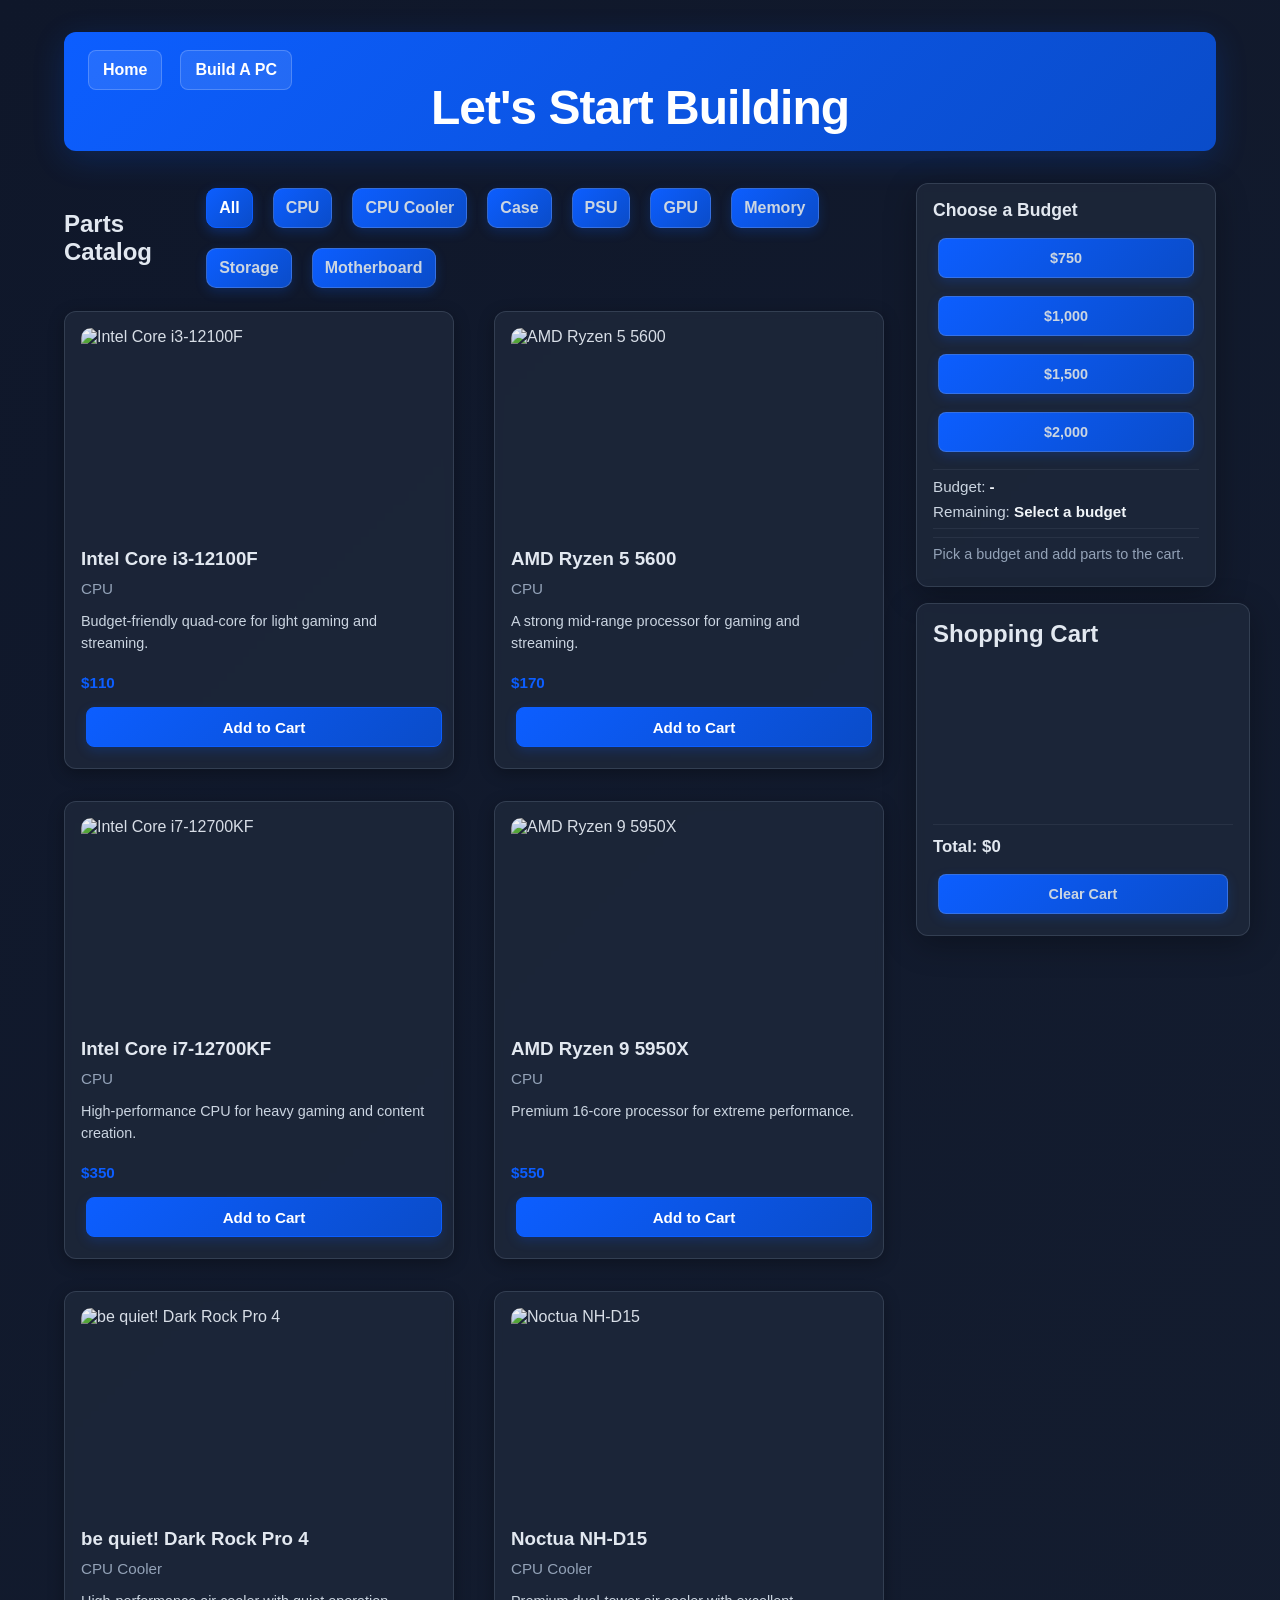
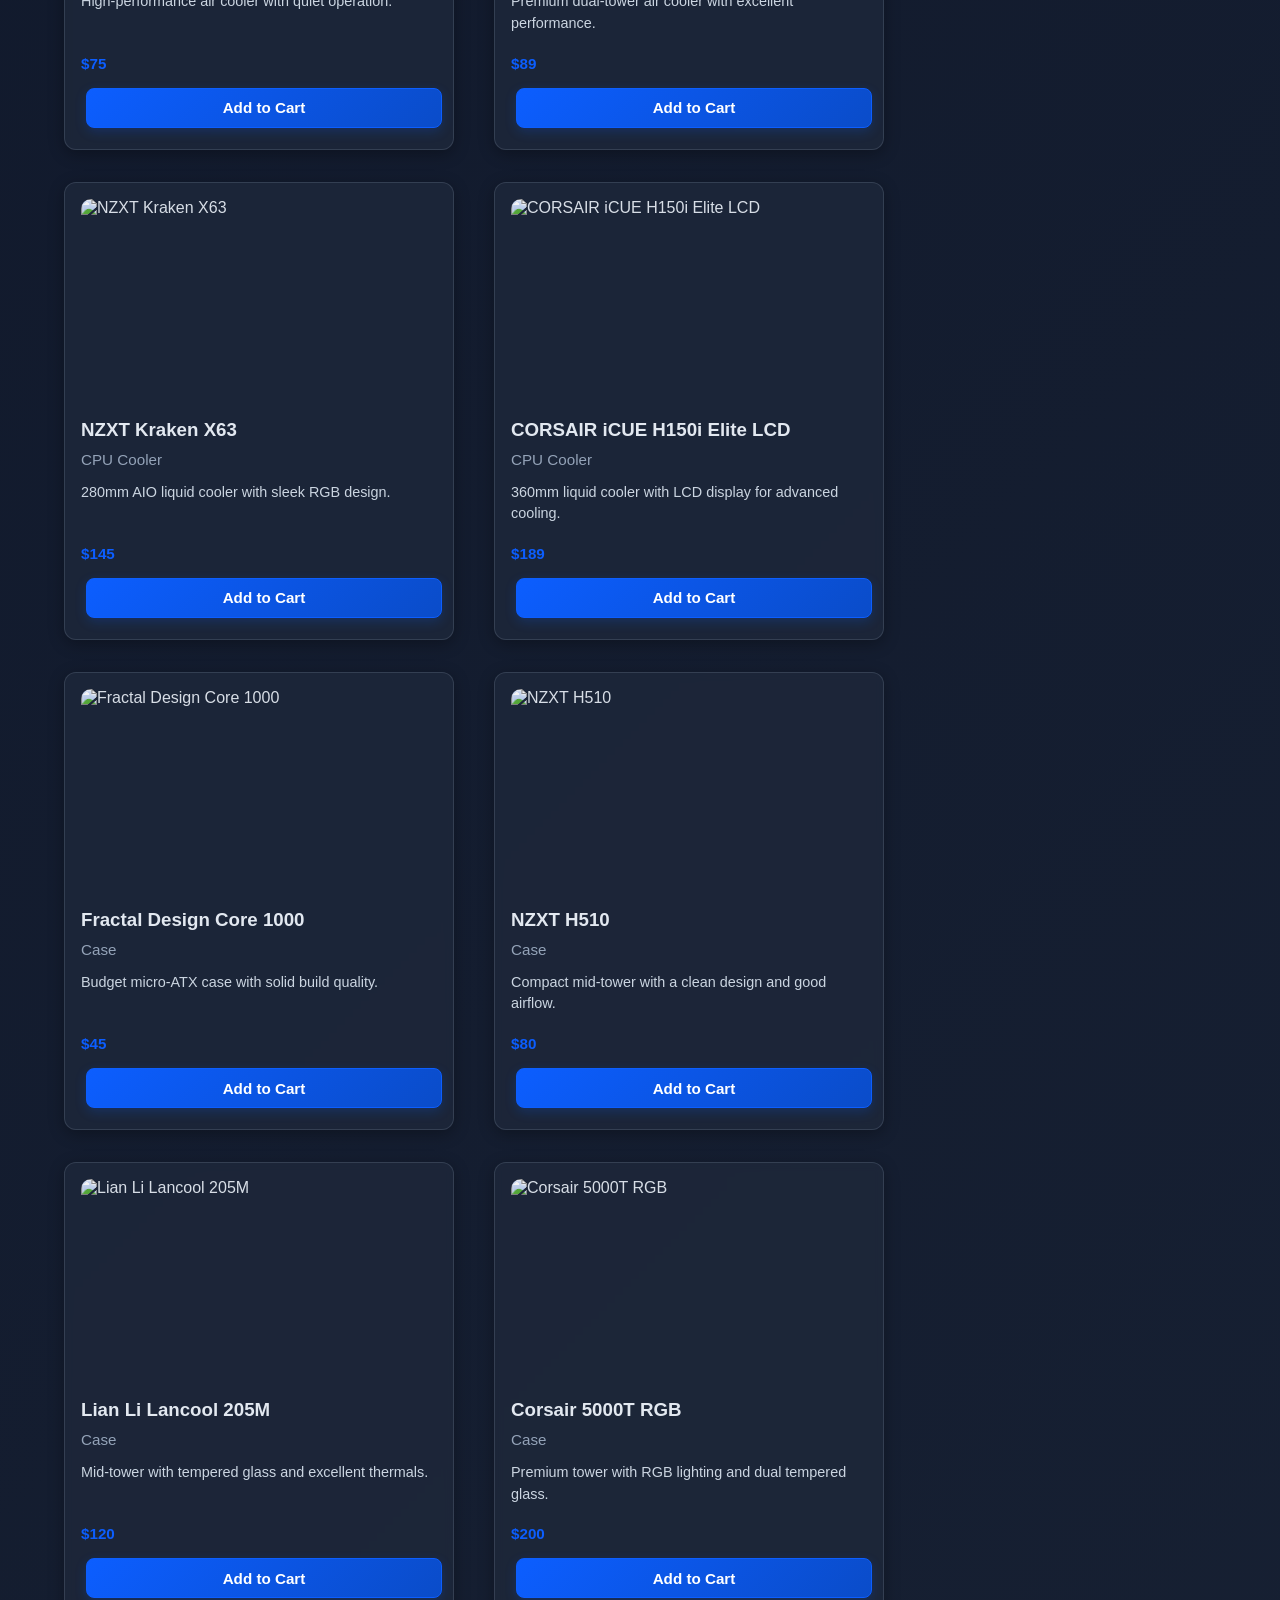
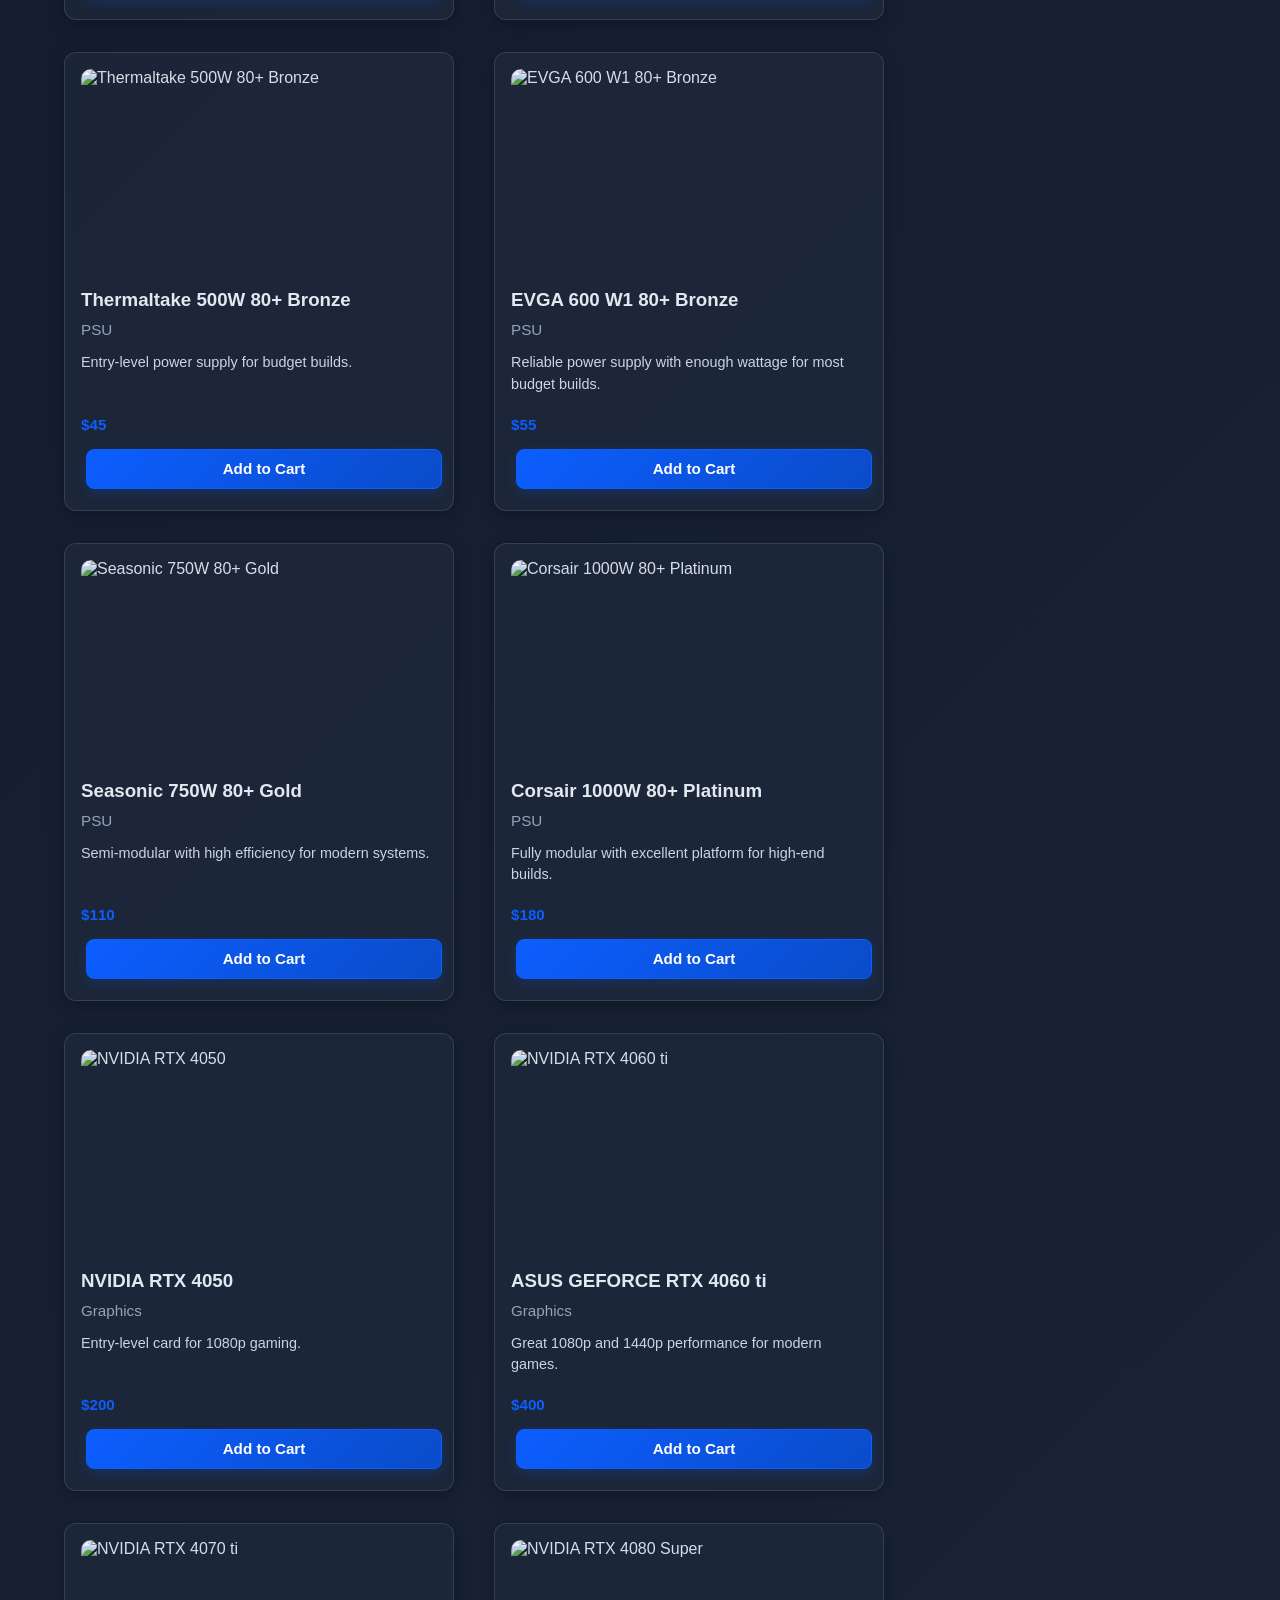
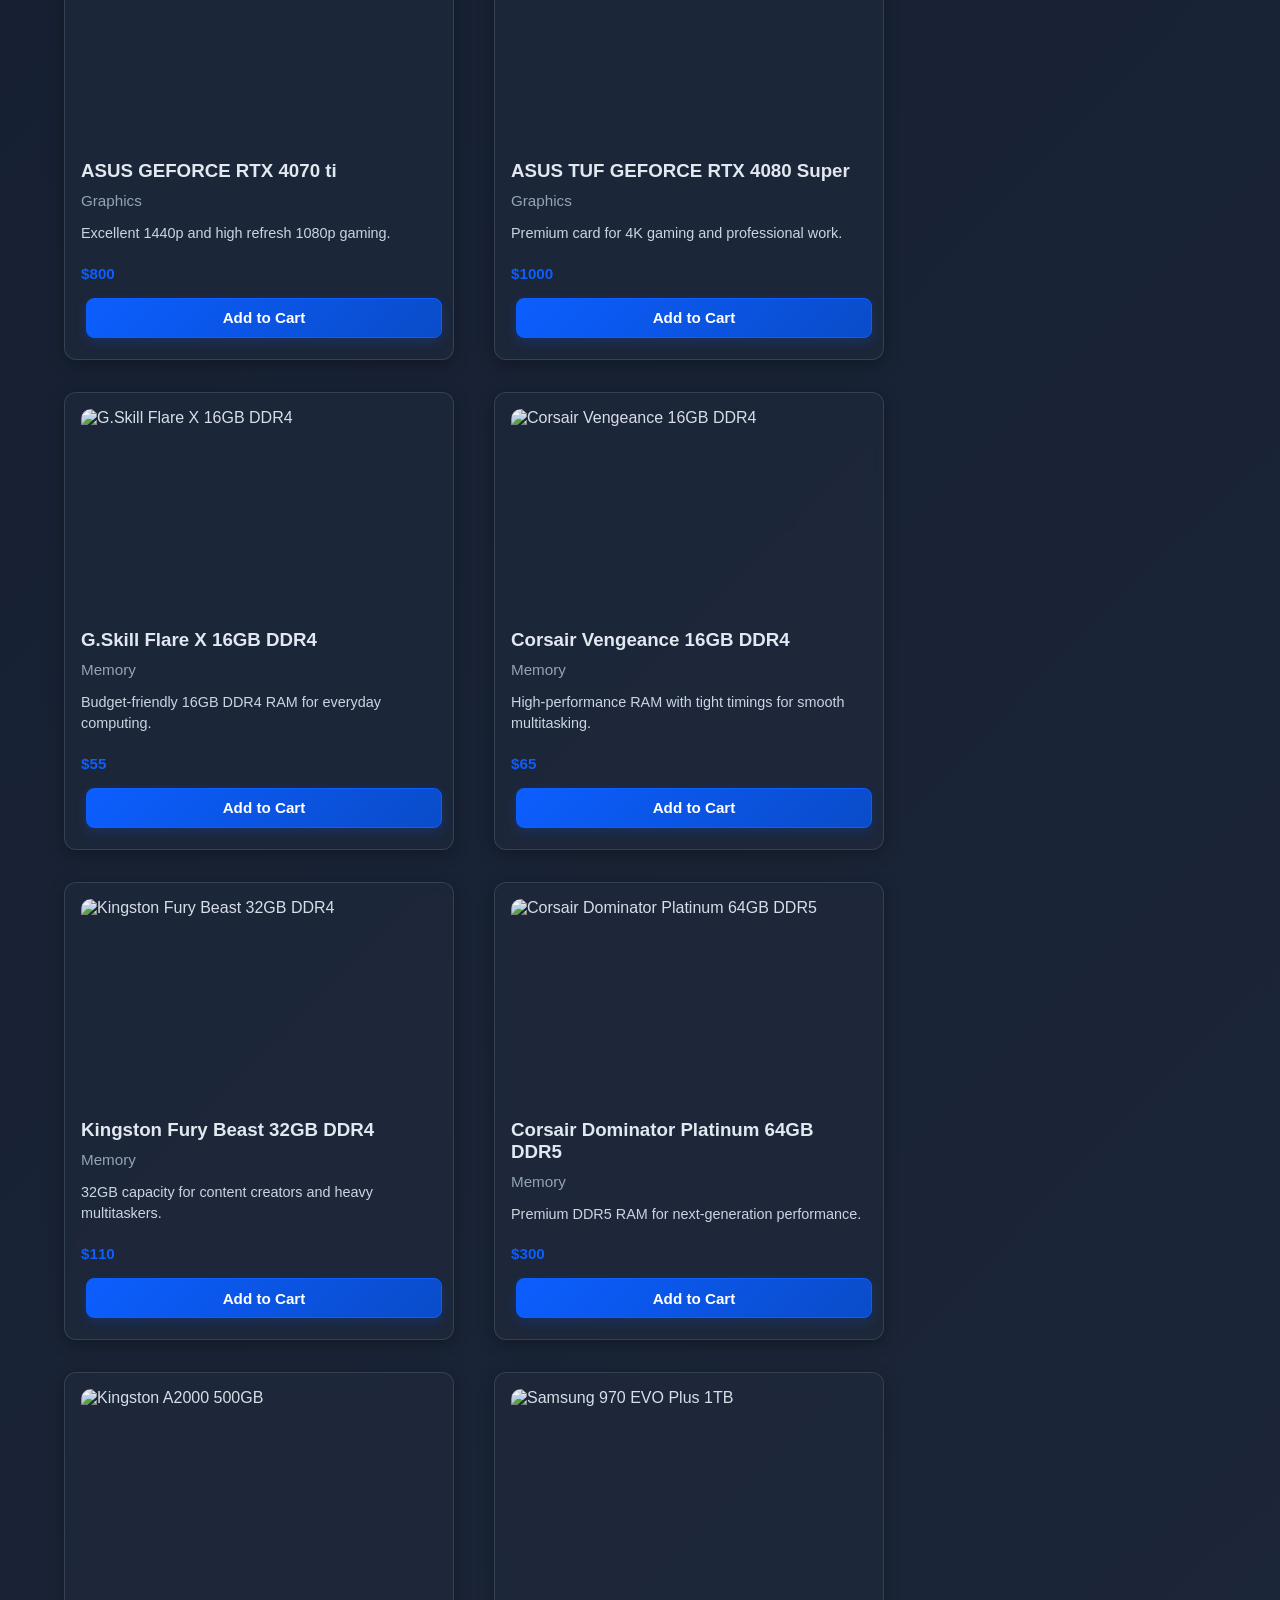
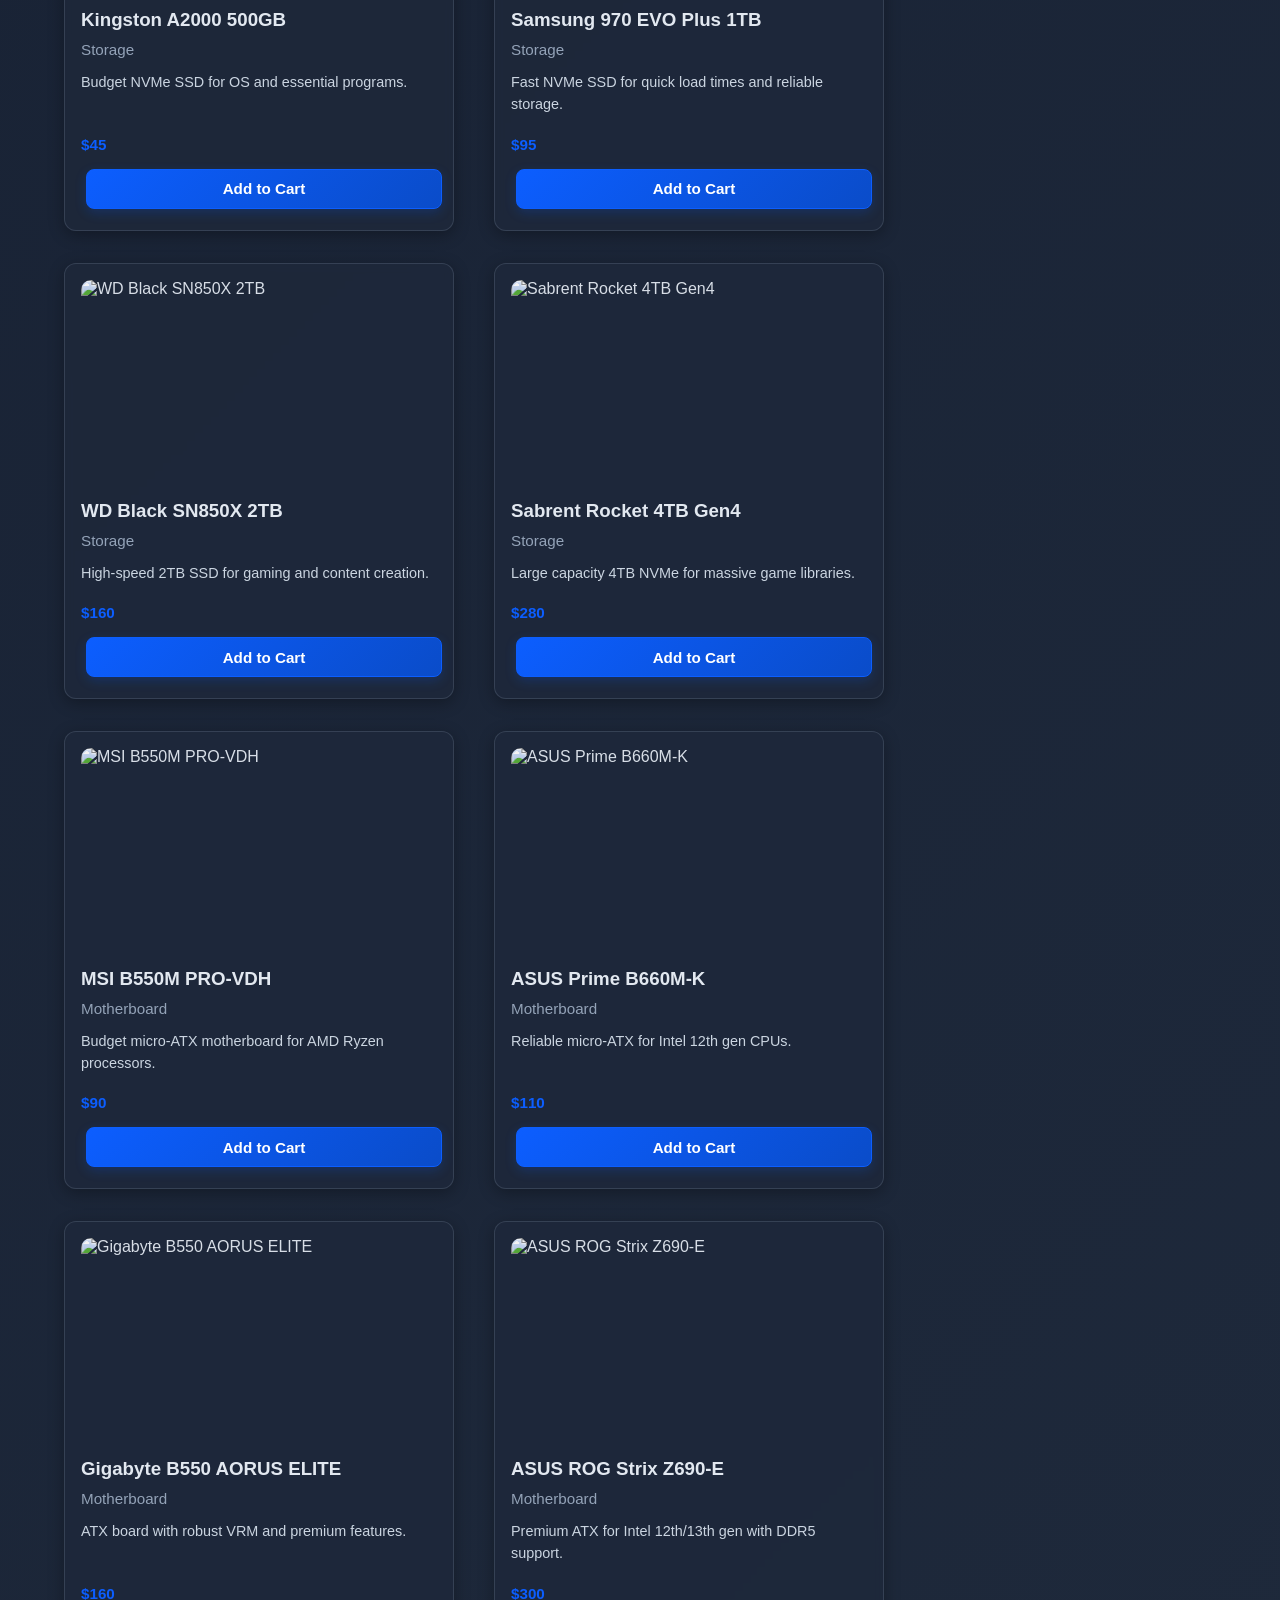
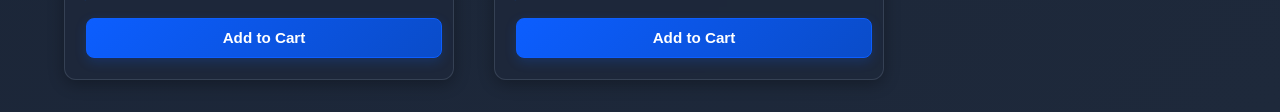
==== commit d73a043b: "Correcting inconsistencies" ====
--- a/buildapc/index.html
+++ b/buildapc/index.html
@@ -17,20 +17,7 @@
       </nav>
     </header>
 
-    <section class="budget-section">
-      <h2>Choose a Budget</h2>
-      <div class="budget-buttons">
-        <button type="button" data-budget="500">$500</button>
-        <button type="button" data-budget="1000">$1,000</button>
-        <button type="button" data-budget="1500">$1,500</button>
-        <button type="button" data-budget="2000">$2,000</button>
-      </div>
-      <div class="budget-summary">
-        <span>Budget: <strong id="budget-amount">-</strong></span>
-        <span>Remaining: <strong id="budget-remaining">Select a budget</strong></span>
-      </div>
-      <p id="budget-warning" class="budget-warning">Pick a budget and add parts to the cart.</p>
-    </section>
+
 
     <section class="catalog-layout">
       <section class="catalog-section">
@@ -39,17 +26,13 @@
           <div class="filter-controls">
             <button type="button" data-filter="all" class="active">All</button>
             <button type="button" data-filter="CPU">CPU</button>
+            <button type="button" data-filter="CPU Cooler">CPU Cooler</button>
             <button type="button" data-filter="Case">Case</button>
             <button type="button" data-filter="PSU">PSU</button>
-            <button type="button" data-filter="Graphics">Graphics</button>
+            <button type="button" data-filter="GPU">GPU</button>
+            <button type="button" data-filter="Memory">Memory</button>
+            <button type="button" data-filter="Storage">Storage</button>
             <button type="button" data-filter="Motherboard">Motherboard</button>
-            <select id="sort-select" class="sort-select">
-              <option value="default">Sort by</option>
-              <option value="price-asc">Price: Low to High</option>
-              <option value="price-desc">Price: High to Low</option>
-              <option value="name-asc">Name: A to Z</option>
-              <option value="name-desc">Name: Z to A</option>
-            </select>
           </div>
         </div>
         <div id="product-list" class="product-list">
@@ -84,6 +67,41 @@
             <p class="product-price">$550</p>
           </article>
 
+<!-- CPU Coolers -->
+
+          <article class="product-card" data-category="CPU Cooler">
+            <img class="product-image" src="https://www.bequiet.com/volumes/pim/cooler/darkrock/darkrockpro4/3d/017.jpg" alt="be quiet! Dark Rock Pro 4" />
+            <h3>be quiet! Dark Rock Pro 4</h3>
+            <p class="product-category">CPU Cooler</p>
+            <p class="product-description">High-performance air cooler with quiet operation.</p>
+            <p class="product-price">$75</p>
+          </article>          
+
+          <article class="product-card" data-category="CPU Cooler">
+            <img class="product-image" src="https://m.media-amazon.com/images/I/91t48GBv8TL.jpg" alt="Noctua NH-D15" />
+            <h3>Noctua NH-D15</h3>
+            <p class="product-category">CPU Cooler</p>
+            <p class="product-description">Premium dual-tower air cooler with excellent performance.</p>
+            <p class="product-price">$89</p>
+          </article>
+          
+          <article class="product-card" data-category="CPU Cooler">
+            <img class="product-image" src="https://media.gamestop.com/i/gamestop/11156566/NZXT-Kraken-X63-280mm-CPU-Liquid-Cooler-RLKRX6301?w=768&h=768&fmt=auto" alt="NZXT Kraken X63" />
+            <h3>NZXT Kraken X63</h3>
+            <p class="product-category">CPU Cooler</p>
+            <p class="product-description">280mm AIO liquid cooler with sleek RGB design.</p>
+            <p class="product-price">$145</p>
+          </article>
+          
+          <article class="product-card" data-category="CPU Cooler">
+            <img class="product-image" src="https://productimages.microcenter.com/662691_537175_01_front_comping.jpg" alt="CORSAIR iCUE H150i Elite LCD" />
+            <h3>CORSAIR iCUE H150i Elite LCD</h3>
+            <p class="product-category">CPU Cooler</p>
+            <p class="product-description">360mm liquid cooler with LCD display for advanced cooling.</p>
+            <p class="product-price">$189</p>
+          </article>
+
+
 <!-- Cases -->
           <article class="product-card" data-category="Case">
             <img class="product-image" src="https://m.media-amazon.com/images/I/811vTzu1JJL._AC_UF350,350_QL80_.jpg" alt="Fractal Design Core 1000" />
@@ -144,7 +162,7 @@
             <p class="product-price">$180</p>
           </article>
 
-          <!-- Graphics -->
+<!-- Graphics -->
           <article class="product-card" data-category="Graphics">
             <img class="product-image" src="https://imageio.forbes.com/specials-images/imageserve/61f13eb5795d7209e9dd1fb1/0x0.jpg?format=jpg&crop=2323,1307,x0,y599,safe&height=900&width=1600&fit=bounds" alt="NVIDIA RTX 4050" />
             <h3>NVIDIA RTX 4050</h3>
@@ -174,7 +192,7 @@
             <p class="product-price">$1000</p>
           </article>
 
-          <!-- Memory -->
+<!-- Memory -->
           <article class="product-card" data-category="Memory">
             <img class="product-image" src="https://c1.neweggimages.com/productimage/nb1280/20-374-419-06.png" alt="G.Skill Flare X 16GB DDR4" />
             <h3>G.Skill Flare X 16GB DDR4</h3>
@@ -204,7 +222,7 @@
             <p class="product-price">$300</p>
           </article>
 
-          <!-- Storage -->
+<!-- Storage -->
           <article class="product-card" data-category="Storage">
             <img class="product-image" src="https://www.memory4less.com/images/products/img0922a/SA2000M8-500G-lg.jpg" alt="Kingston A2000 500GB" />
             <h3>Kingston A2000 500GB</h3>
@@ -266,14 +284,30 @@
         </div>
       </section>
 
-      <aside class="cart-section">
-        <h2>Shopping Cart</h2>
-        <div id="cart-items" class="cart-items"></div>
-        <div class="cart-footer">
-          <div class="cart-total">Total: <strong id="cart-total">$0</strong></div>
-          <button id="clear-cart" type="button">Clear Cart</button>
+      <div class="budget-and-cart">
+        <div class="budget-panel">
+          <h2>Choose a Budget</h2>
+          <div class="budget-buttons">
+            <button type="button" data-budget="750">$750</button>
+            <button type="button" data-budget="1000">$1,000</button>
+            <button type="button" data-budget="1500">$1,500</button>
+            <button type="button" data-budget="2000">$2,000</button>
+          </div>
+          <div class="budget-summary">
+            <span>Budget: <strong id="budget-amount">-</strong></span>
+            <span>Remaining: <strong id="budget-remaining">Select a budget</strong></span>
+          </div>
+          <p id="budget-warning" class="budget-warning">Pick a budget and add parts to the cart.</p>
         </div>
-      </aside>
+        <aside class="cart-section">
+          <h2>Shopping Cart</h2>
+          <div id="cart-items" class="cart-items"></div>
+          <div class="cart-footer">
+            <div class="cart-total">Total: <strong id="cart-total">$0</strong></div>
+            <button id="clear-cart" type="button">Clear Cart</button>
+          </div>
+        </aside>
+      </div>
     </section>
     </div>
   </body>
--- a/style.css
+++ b/style.css
@@ -2,7 +2,10 @@
 body {
   margin: 0;
   padding: 0;
-  background: #fff;
+  background: linear-gradient(135deg, #0f172a 0%, #1e293b 100%);
+  color: #e2e8f0;
+  font-family: -apple-system, BlinkMacSystemFont, "Segoe UI", Roboto, "Helvetica Neue", Arial, sans-serif;
+  min-height: 100vh;
 }
 
 .site-container {
@@ -16,12 +19,15 @@
 }
 
 .main-header {
-  background-color: rgba(0, 0, 0, 0.3);
+  background: linear-gradient(135deg, #0c5eff 0%, #0a4cc9 100%);
   padding: 48px 24px 16px;
   display: flex;
   align-items: center;
   justify-content: center;
   position: relative;
+  border-radius: 12px;
+  box-shadow: 0 8px 32px rgba(12, 94, 255, 0.2);
+  margin-bottom: 32px;
 }
 
 .top-nav {
@@ -35,35 +41,37 @@
 .top-nav a {
   color: white;
   text-decoration: none;
-  font-size: 1.2rem;
-  font-family: "Verdana", sans-serif;
-  padding: 6px 10px;
+  font-size: 1rem;
+  font-weight: 600;
+  padding: 10px 14px;
   border-radius: 8px;
-  transition: background-color 0.2s ease;
+  transition: all 0.3s ease;
+  background-color: rgba(255, 255, 255, 0.1);
+  border: 1px solid rgba(255, 255, 255, 0.2);
 }
 
 .top-nav a:hover {
-  background-color: rgba(255, 255, 255, 0.15);
+  background-color: rgba(255, 255, 255, 0.25);
+  transform: translateY(-2px);
 }
 
 .title {
   text-align: center;
   margin: 0;
-  font-size: 8em;
-  font-family: "Helvetica";
-  font-weight: normal;
+  font-size: 3rem;
+  font-weight: 700;
   color: white;
+  letter-spacing: -1px;
 }
 
 .intro-section {
-  max-width: 900px;
-  margin: 0 auto;
-  padding: 24px 16px;
-  font-size: 1.05rem;
-  line-height: 1.8;
-  color: #000000;
-  font-family: "Verdana", sans-serif;
-  text-align: left;
+  max-width: 1600px;
+  margin-left: auto;
+  margin-right: auto;
+  padding-left: 64px;
+  padding-right: 64px;
+  padding-top: 32px;
+  padding-bottom: 32px;
 }
 
 .intro-section p {
@@ -78,26 +86,47 @@
 
 .card {
   width: 300px;
-  border: 1px solid #ccc;
-  border-radius: 5px;
-  box-shadow: 0 2px 4px rgba(0, 0, 0, 0.1);
-  margin: 5px;
+  background: rgba(30, 41, 59, 0.8);
+  border: 1px solid rgba(148, 163, 184, 0.2);
+  border-radius: 12px;
+  padding: 16px; 
+  margin: 10px;
+  backdrop-filter: blur(4px);
+  transition: all 0.3s ease;
+  box-shadow: 0 4px 16px rgba(0, 0, 0, 0.3);
+  display: flex;
+  flex-direction: column;
+}
+
+.card:hover {
+  border-color: rgba(12, 94, 255, 0.5);
+  box-shadow: 0 12px 48px rgba(12, 94, 255, 0.2);
+  transform: translateY(-4px);
 }
 
 .card-content {
   padding: 20px;
-  font-family: "Verdana";
-  color: #777;
+  color: #cbd5e1;
 }
 
 .card-content h2 {
   margin-top: 0;
   font-size: 20px;
+  color: #e2e8f0;
 }
 
 .card img {
   width: 100%;
-  height: auto;
+  height: 200px; 
+  object-fit: cover;
+  border-radius: 10px;
+  margin-bottom: 14px;
+  opacity: 0.95;
+  transition: opacity 0.3s ease;
+}
+
+.card:hover img {
+  opacity: 1;
 }
 
 .intro-gallery {
@@ -117,48 +146,93 @@
 }
 
 .budget-section {
-  max-width: 900px;
-  margin: 24px auto;
-  padding: 24px 16px;
-  background-color: rgba(255, 255, 255, 0.07);
-  border-radius: 12px;
-  color: #000;
+  display: none;
+}
+
+.catalog-layout {
+  display: flex;
+  gap: 32px;
+  align-items: flex-start;
+}
+
+.catalog-section {
+  flex: 1;
+}
+
+.budget-and-cart {
+  display: flex;
+  flex-direction: column;
+  gap: 16px;
+  width: 300px;
+  position: sticky;
+  top: 20px;
+  flex-shrink: 0;
+}
+
+.budget-panel {
+  background: rgba(30, 41, 59, 0.8);
+  border: 1px solid rgba(148, 163, 184, 0.2);
+  border-radius: 12px;
+  padding: 16px;
+  backdrop-filter: blur(4px);
+  box-shadow: 0 8px 32px rgba(0, 0, 0, 0.3);
+}
+
+.budget-panel h2 {
+  margin-top: 0;
+  margin-bottom: 12px;
+  font-size: 1.1rem;
+  color: #e2e8f0;
+  font-weight: 600;
 }
 
 .budget-buttons {
   display: flex;
   flex-wrap: wrap;
-  gap: 12px;
-  margin-bottom: 16px;
+  gap: 8px;
+  margin-bottom: 12px;
 }
 
 .budget-buttons button {
-  background-color: rgba(0, 0, 0, 0.08);
-  border: 1px solid rgba(0, 0, 0, 0.12);
-  color: #111;
-  font-size: 1rem;
-  padding: 10px 18px;
-  border-radius: 10px;
+  background-color: rgba(148, 163, 184, 0.1);
+  border: 1px solid rgba(148, 163, 184, 0.3);
+  color: #cbd5e1;
+  font-size: 0.9rem;
+  padding: 8px 12px;
+  border-radius: 8px;
   cursor: pointer;
-  transition: background-color 0.2s ease, transform 0.2s ease;
+  transition: all 0.3s ease;
+  flex: 1;
+  min-width: calc(50% - 4px);
+  font-weight: 600;
 }
 
 .budget-buttons button:hover {
-  background-color: rgba(0, 0, 0, 0.12);
+  background-color: rgba(148, 163, 184, 0.2);
+  border-color: rgba(148, 163, 184, 0.5);
 }
 
 .budget-buttons button.active {
   background-color: #0c5eff;
   color: #fff;
   border-color: #0c5eff;
-  transform: translateY(-1px);
+  transform: translateY(-2px);
+  box-shadow: 0 4px 12px rgba(12, 94, 255, 0.3);
 }
 
 .budget-summary {
   display: flex;
-  gap: 32px;
-  flex-wrap: wrap;
-  margin-bottom: 12px;
+  flex-direction: column;
+  gap: 8px;
+  margin-bottom: 8px;
+  padding: 8px 0;
+  border-top: 1px solid rgba(148, 163, 184, 0.1);
+  border-bottom: 1px solid rgba(148, 163, 184, 0.1);
+}
+
+.budget-summary span {
+  font-size: 0.95rem;
+  color: #cbd5e1;
 }
 
 .filter-controls {
@@ -175,41 +249,55 @@
   margin-bottom: 18px;
 }
 
+.catalog-header h2 {
+  color: #e2e8f0;
+  font-weight: 600;
+}
+
 .filter-controls button {
-  background-color: rgba(0, 0, 0, 0.08);
-  border: 1px solid rgba(0, 0, 0, 0.12);
-  color: #111;
+  background-color: rgba(148, 163, 184, 0.1);
+  border: 1px solid rgba(148, 163, 184, 0.3);
+  color: #cbd5e1;
   padding: 8px 12px;
   border-radius: 10px;
   cursor: pointer;
-  transition: background-color 0.2s ease;
+  transition: all 0.3s ease;
+  font-weight: 600;
 }
 
 .filter-controls button.active {
   background-color: #0c5eff;
   color: white;
   border-color: #0c5eff;
+  box-shadow: 0 4px 12px rgba(12, 94, 255, 0.3);
 }
 
 .filter-controls button:hover {
-  background-color: rgba(0, 0, 0, 0.12);
+  background-color: rgba(148, 163, 184, 0.2);
+  border-color: rgba(148, 163, 184, 0.5);
 }
 
 .budget-summary strong {
   font-weight: 700;
+  color: #f1f5f9;
 }
 
 .budget-warning {
-  margin: 0;
-  color: #444;
+  margin: 8px 0 0 0;
+  padding: 8px 0;
+  color: #94a3b8;
+  font-size: 0.9rem;
+  border-top: 1px solid rgba(148, 163, 184, 0.1);
 }
 
 .budget-warning.over-budget {
-  color: #b00020;
+  color: #ff6b6b;
+  font-weight: 600;
 }
 
 .budget-warning.within-budget {
-  color: #116530;
+  color: #51cf66;
+  font-weight: 600;
 }
 
 .product-list {
@@ -220,10 +308,21 @@
 }
 
 .product-card {
-  background: rgba(255, 255, 255, 0.08);
-  border: 1px solid rgba(0, 0, 0, 0.12);
+  background: rgba(30, 41, 59, 0.8);
+  border: 1px solid rgba(148, 163, 184, 0.2);
   border-radius: 12px;
   padding: 16px;
+  backdrop-filter: blur(4px);
+  transition: all 0.3s ease;
+  box-shadow: 0 4px 16px rgba(0, 0, 0, 0.3);
+  display: flex;
+  flex-direction: column;
+}
+
+.product-card:hover {
+  border-color: rgba(12, 94, 255, 0.5);
+  box-shadow: 0 12px 32px rgba(12, 94, 255, 0.15);
+  transform: translateY(-4px);
 }
 
 .product-image {
@@ -232,24 +331,78 @@
   border-radius: 10px;
   margin-bottom: 14px;
   object-fit: cover;
+  opacity: 0.95;
+  transition: opacity 0.3s ease;
+}
+
+.product-card:hover .product-image {
+  opacity: 1;
+}
+
+.product-card h3 {
+  color: #e2e8f0;
+  margin: 6px 0 4px 0;
+  font-weight: 600;
 }
 
 .product-category,
 .product-price {
   margin: 6px 0;
-  color: #444;
+  color: #94a3b8;
+  font-size: 0.95rem;
+}
+
+.product-price {
+  color: #0c5eff;
+  font-weight: 700;
 }
 
 .product-description {
   margin: 8px 0 14px;
-  color: #333;
+  color: #cbd5e1;
+  font-size: 0.9rem;
+  line-height: 1.5;
+  flex-grow: 1;
+}
+
+.add-to-cart-btn {
+  width: 100%;
+  background: linear-gradient(135deg, #0c5eff 0%, #0a4cc9 100%);
+  border: 1px solid #0c5eff;
+  color: white;
+  padding: 10px 12px;
+  border-radius: 8px;
+  cursor: pointer;
+  font-size: 0.95rem;
+  transition: all 0.3s ease;
+  margin-top: 10px;
+  font-weight: 600;
+  box-shadow: 0 4px 12px rgba(12, 94, 255, 0.2);
+}
+
+.add-to-cart-btn:hover {
+  transform: translateY(-2px);
+  box-shadow: 0 6px 20px rgba(12, 94, 255, 0.35);
+}
+
+.add-to-cart-btn:active {
+  transform: translateY(0);
 }
 
 .cart-section {
-  background: rgba(255, 255, 255, 0.08);
-  border: 1px solid rgba(0, 0, 0, 0.12);
+  background: rgba(30, 41, 59, 0.8);
+  border: 1px solid rgba(148, 163, 184, 0.2);
   border-radius: 12px;
   padding: 16px;
+  width: 100%;
+  backdrop-filter: blur(4px);
+  box-shadow: 0 8px 32px rgba(0, 0, 0, 0.3);
+}
+
+.cart-section h2 {
+  margin-top: 0;
+  color: #e2e8f0;
+  font-weight: 600;
 }
 
 .cart-items {
@@ -262,7 +415,9 @@
   align-items: center;
   gap: 12px;
   padding: 10px 0;
-  border-bottom: 1px solid rgba(0, 0, 0, 0.08);
+  border-bottom: 1px solid rgba(148, 163, 184, 0.1);
+  color: #cbd5e1;
+  font-size: 0.95rem;
 }
 
 .cart-item:last-child {
@@ -272,43 +427,71 @@
 .cart-footer {
   margin-top: 16px;
   display: flex;
-  justify-content: space-between;
-  align-items: center;
+  flex-direction: column;
   gap: 12px;
+  border-top: 1px solid rgba(148, 163, 184, 0.1);
+  padding-top: 12px;
+}
+
+.cart-total {
+  color: #e2e8f0;
+  font-weight: 700;
+  font-size: 1.05rem;
 }
 
 .remove-button,
 #clear-cart {
-  background-color: rgba(0, 0, 0, 0.08);
-  border: 1px solid rgba(0, 0, 0, 0.12);
-  color: #111;
+  background-color: rgba(148, 163, 184, 0.1);
+  border: 1px solid rgba(148, 163, 184, 0.3);
+  color: #cbd5e1;
   padding: 8px 12px;
-  border-radius: 10px;
+  border-radius: 8px;
   cursor: pointer;
+  transition: all 0.3s ease;
+  font-weight: 600;
+  font-size: 0.9rem;
 }
 
 .remove-button:hover,
 #clear-cart:hover {
-  background-color: rgba(0, 0, 0, 0.12);
+  background-color: rgba(239, 68, 68, 0.2);
+  border-color: rgba(239, 68, 68, 0.5);
+  color: #ff6b6b;
+}
 }
 
 .footer {
   display: flex;
   justify-content: center;
-  background-color: rgba(0, 0, 0, 0.3);
-  padding: 10px;
+  background: linear-gradient(135deg, #0c5eff 0%, #0a4cc9 100%);
+  padding: 20px;
+  margin-top: 40px;
+  border-radius: 12px;
+  box-shadow: 0 8px 32px rgba(12, 94, 255, 0.2);
 }
 
 button {
   text-align: center;
-  background-color: #666;
-  border: none;
+  background: linear-gradient(135deg, #0c5eff 0%, #0a4cc9 100%);
+  border: 1px solid #0c5eff;
   padding-left: 10px;
   padding-right: 10px;
   height: 40px;
   border-radius: 10px;
   color: white;
-  font-size: 22px;
+  font-size: 1rem;
   cursor: pointer;
   margin: 5px;
-}
+  font-weight: 600;
+  transition: all 0.3s ease;
+  box-shadow: 0 4px 12px rgba(12, 94, 255, 0.2);
+}
+
+button:hover {
+  transform: translateY(-2px);
+  box-shadow: 0 6px 20px rgba(12, 94, 255, 0.35);
+}
+
+button:active {
+  transform: translateY(0);
+}
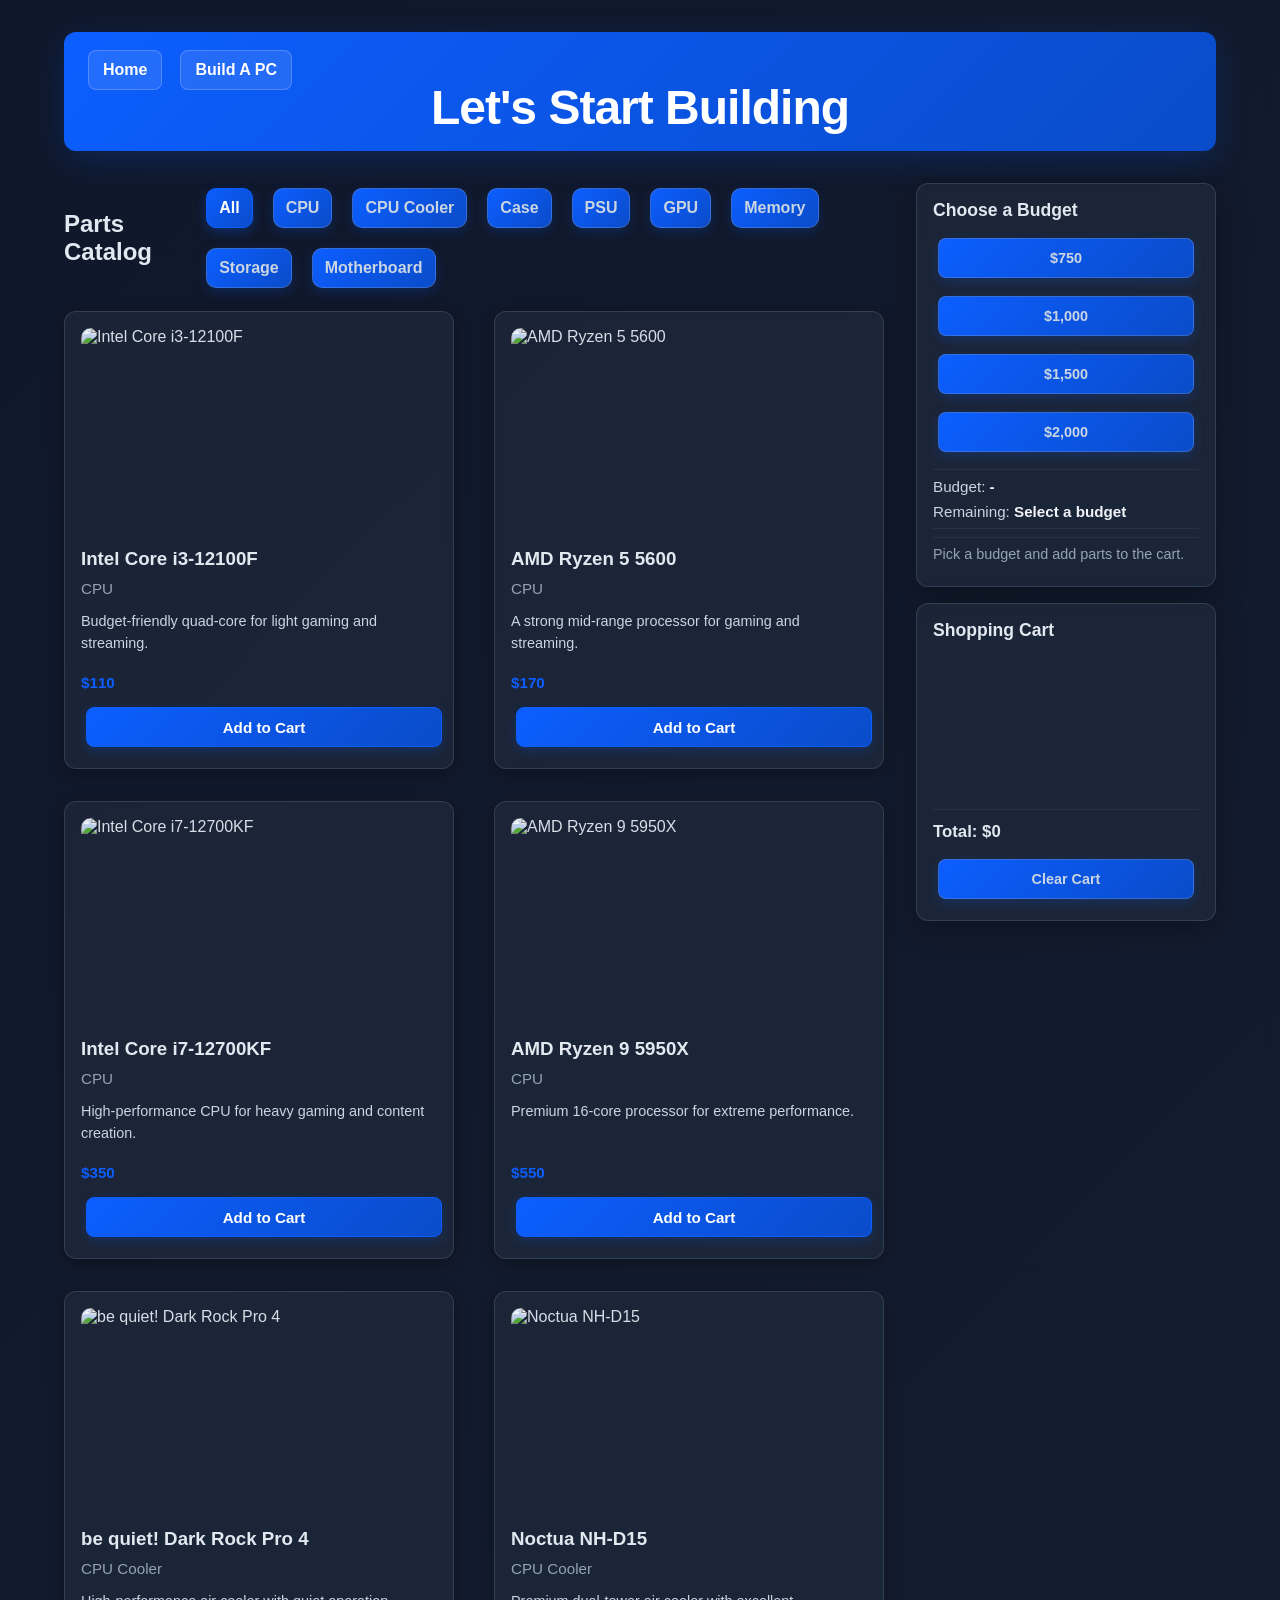
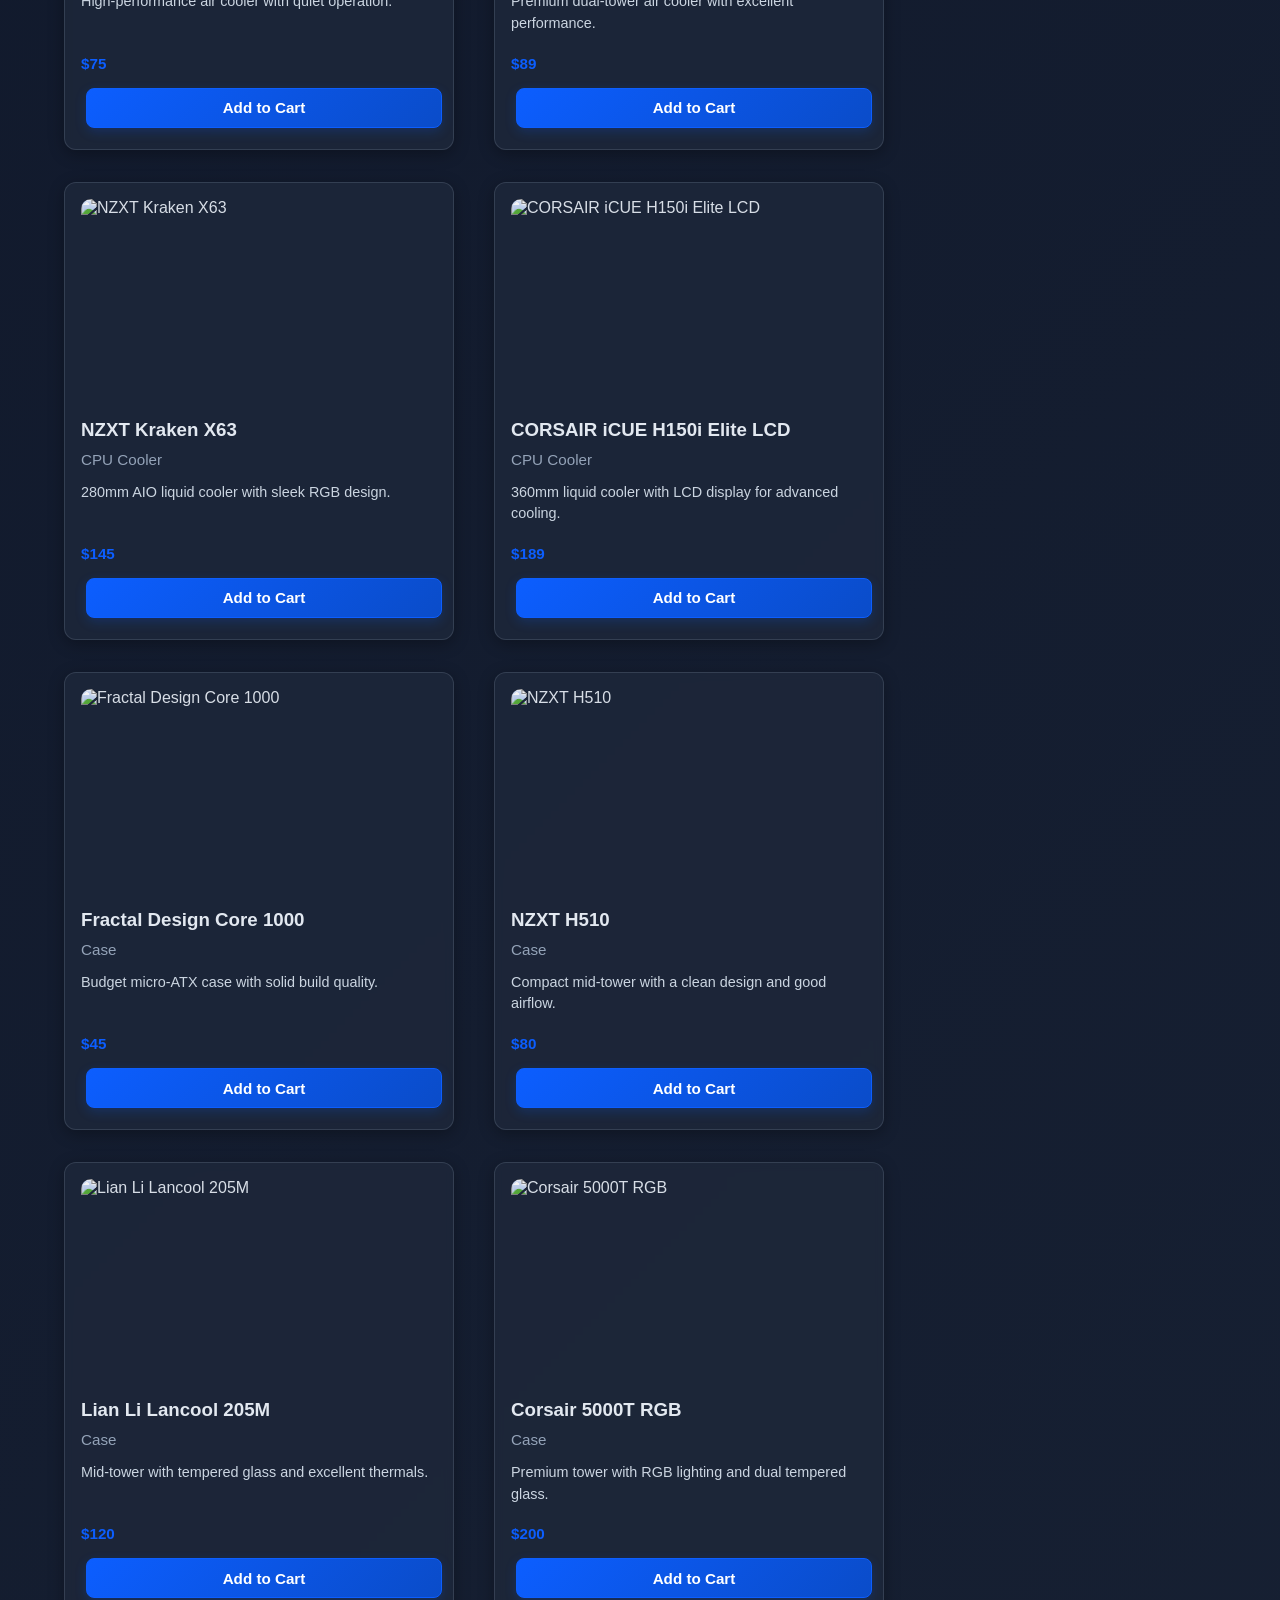
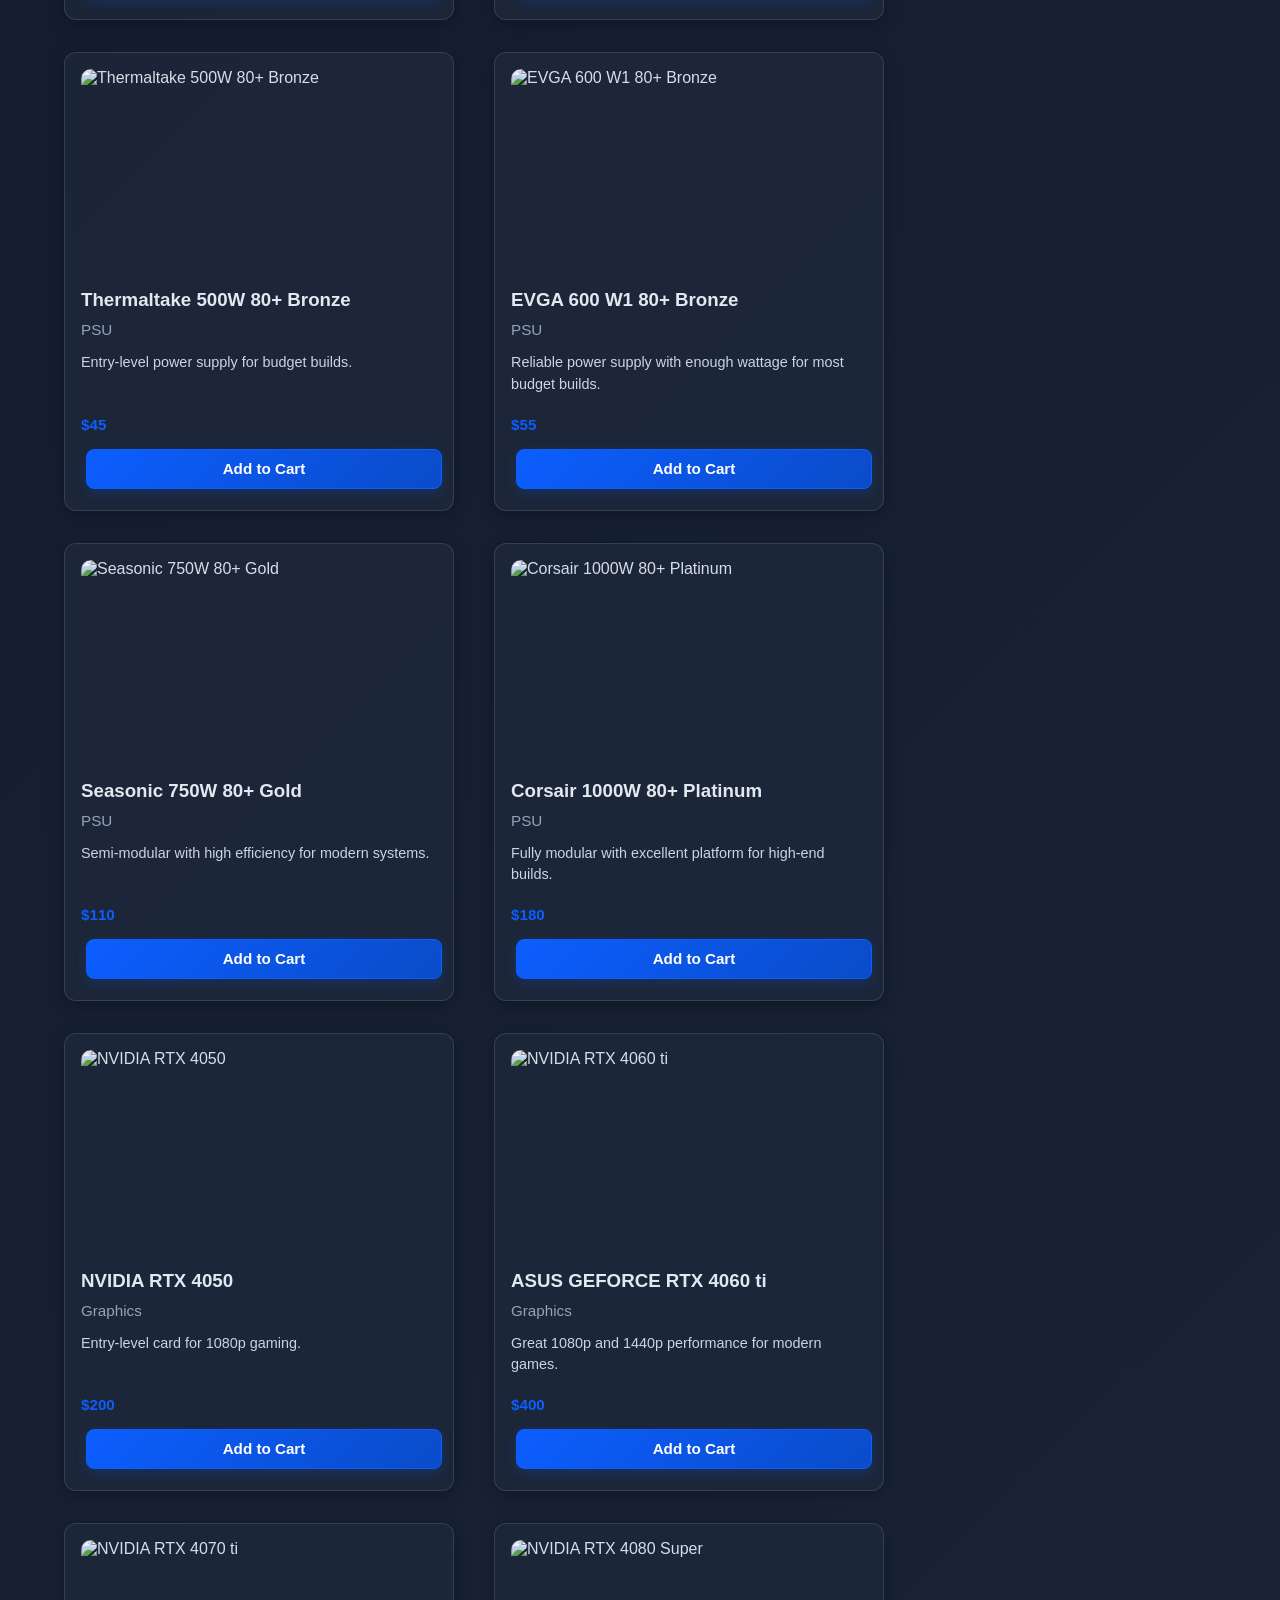
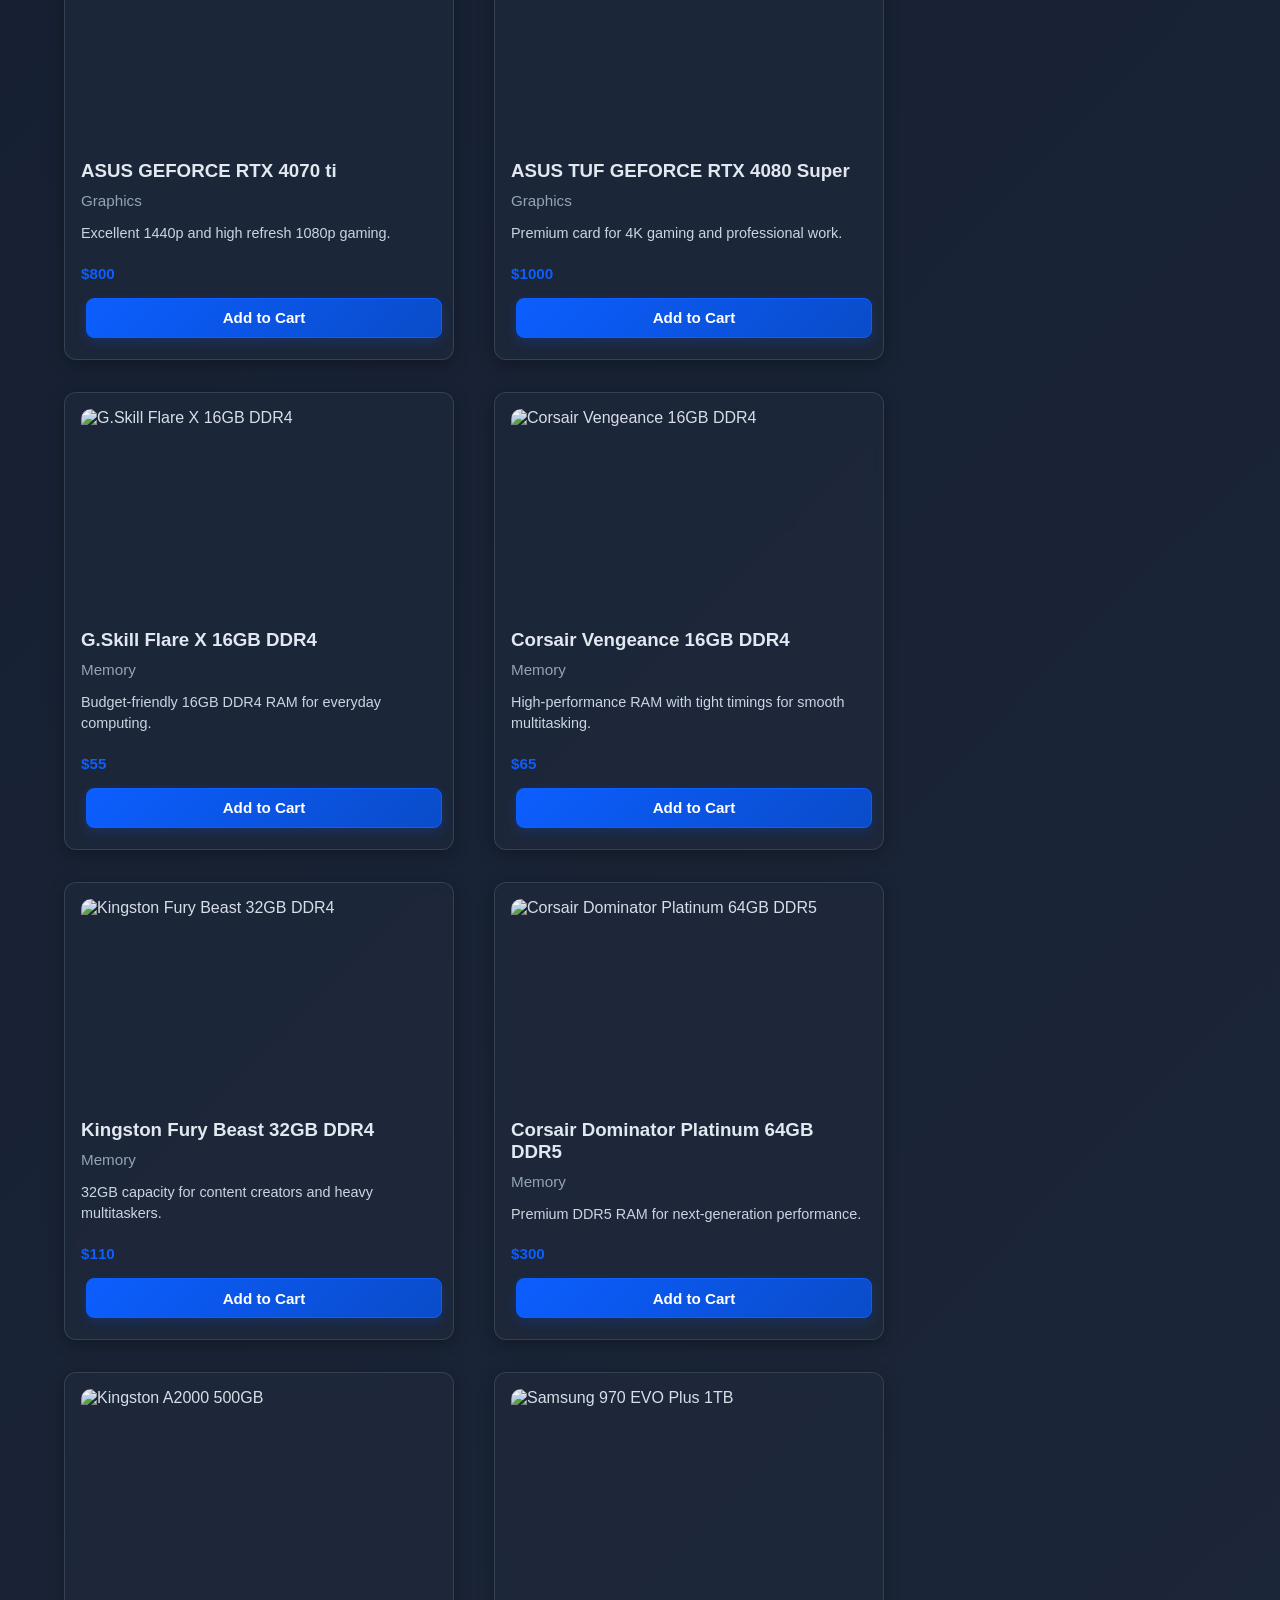
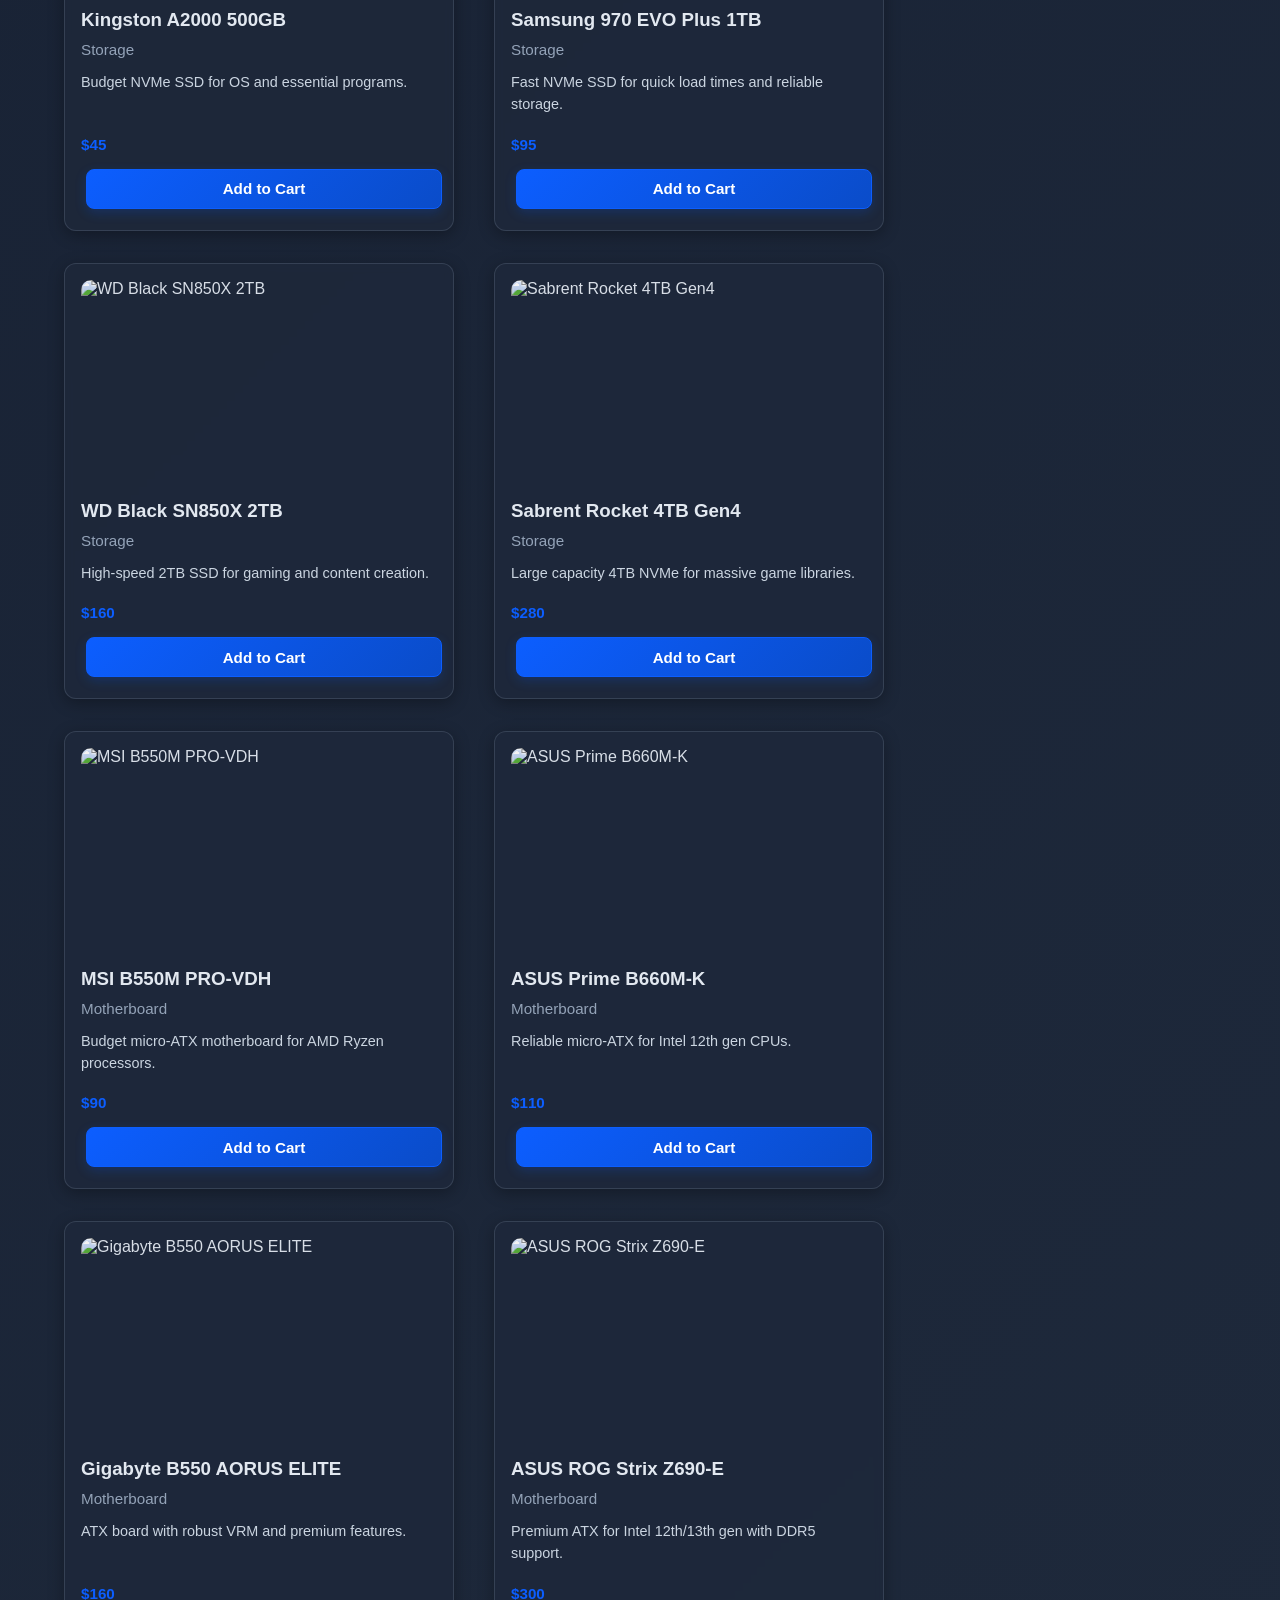
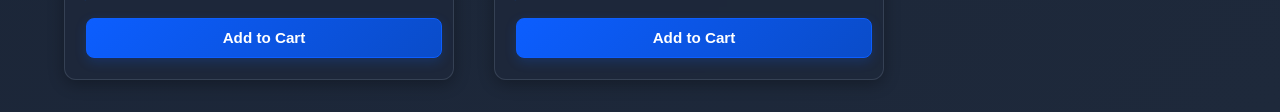
==== commit 1ccb99dd: "Fixing small issues on website" ====
--- a/buildapc/index.html
+++ b/buildapc/index.html
@@ -29,7 +29,7 @@
             <button type="button" data-filter="CPU Cooler">CPU Cooler</button>
             <button type="button" data-filter="Case">Case</button>
             <button type="button" data-filter="PSU">PSU</button>
-            <button type="button" data-filter="GPU">GPU</button>
+            <button type="button" data-filter="Graphics">GPU</button>
             <button type="button" data-filter="Memory">Memory</button>
             <button type="button" data-filter="Storage">Storage</button>
             <button type="button" data-filter="Motherboard">Motherboard</button>
--- a/style.css
+++ b/style.css
@@ -1,3 +1,7 @@
+* {
+  box-sizing: border-box;
+}
+
 html,
 body {
   margin: 0;
@@ -169,16 +173,20 @@
   flex-shrink: 0;
 }
 
-.budget-panel {
+/* 2. Grouped Sidebar Elements to guarantee identical borders/alignment */
+.budget-panel,
+.cart-section {
   background: rgba(30, 41, 59, 0.8);
   border: 1px solid rgba(148, 163, 184, 0.2);
   border-radius: 12px;
   padding: 16px;
+  width: 100%; /* They will now both fill the 300px sidebar perfectly */
   backdrop-filter: blur(4px);
   box-shadow: 0 8px 32px rgba(0, 0, 0, 0.3);
 }
 
-.budget-panel h2 {
+.budget-panel h2,
+.cart-section h2 {
   margin-top: 0;
   margin-bottom: 12px;
   font-size: 1.1rem;
@@ -389,22 +397,6 @@
   transform: translateY(0);
 }
 
-.cart-section {
-  background: rgba(30, 41, 59, 0.8);
-  border: 1px solid rgba(148, 163, 184, 0.2);
-  border-radius: 12px;
-  padding: 16px;
-  width: 100%;
-  backdrop-filter: blur(4px);
-  box-shadow: 0 8px 32px rgba(0, 0, 0, 0.3);
-}
-
-.cart-section h2 {
-  margin-top: 0;
-  color: #e2e8f0;
-  font-weight: 600;
-}
-
 .cart-items {
   min-height: 140px;
 }
@@ -457,7 +449,6 @@
   background-color: rgba(239, 68, 68, 0.2);
   border-color: rgba(239, 68, 68, 0.5);
   color: #ff6b6b;
-}
 }
 
 .footer {
@@ -494,4 +485,4 @@
 
 button:active {
   transform: translateY(0);
-}
+}
